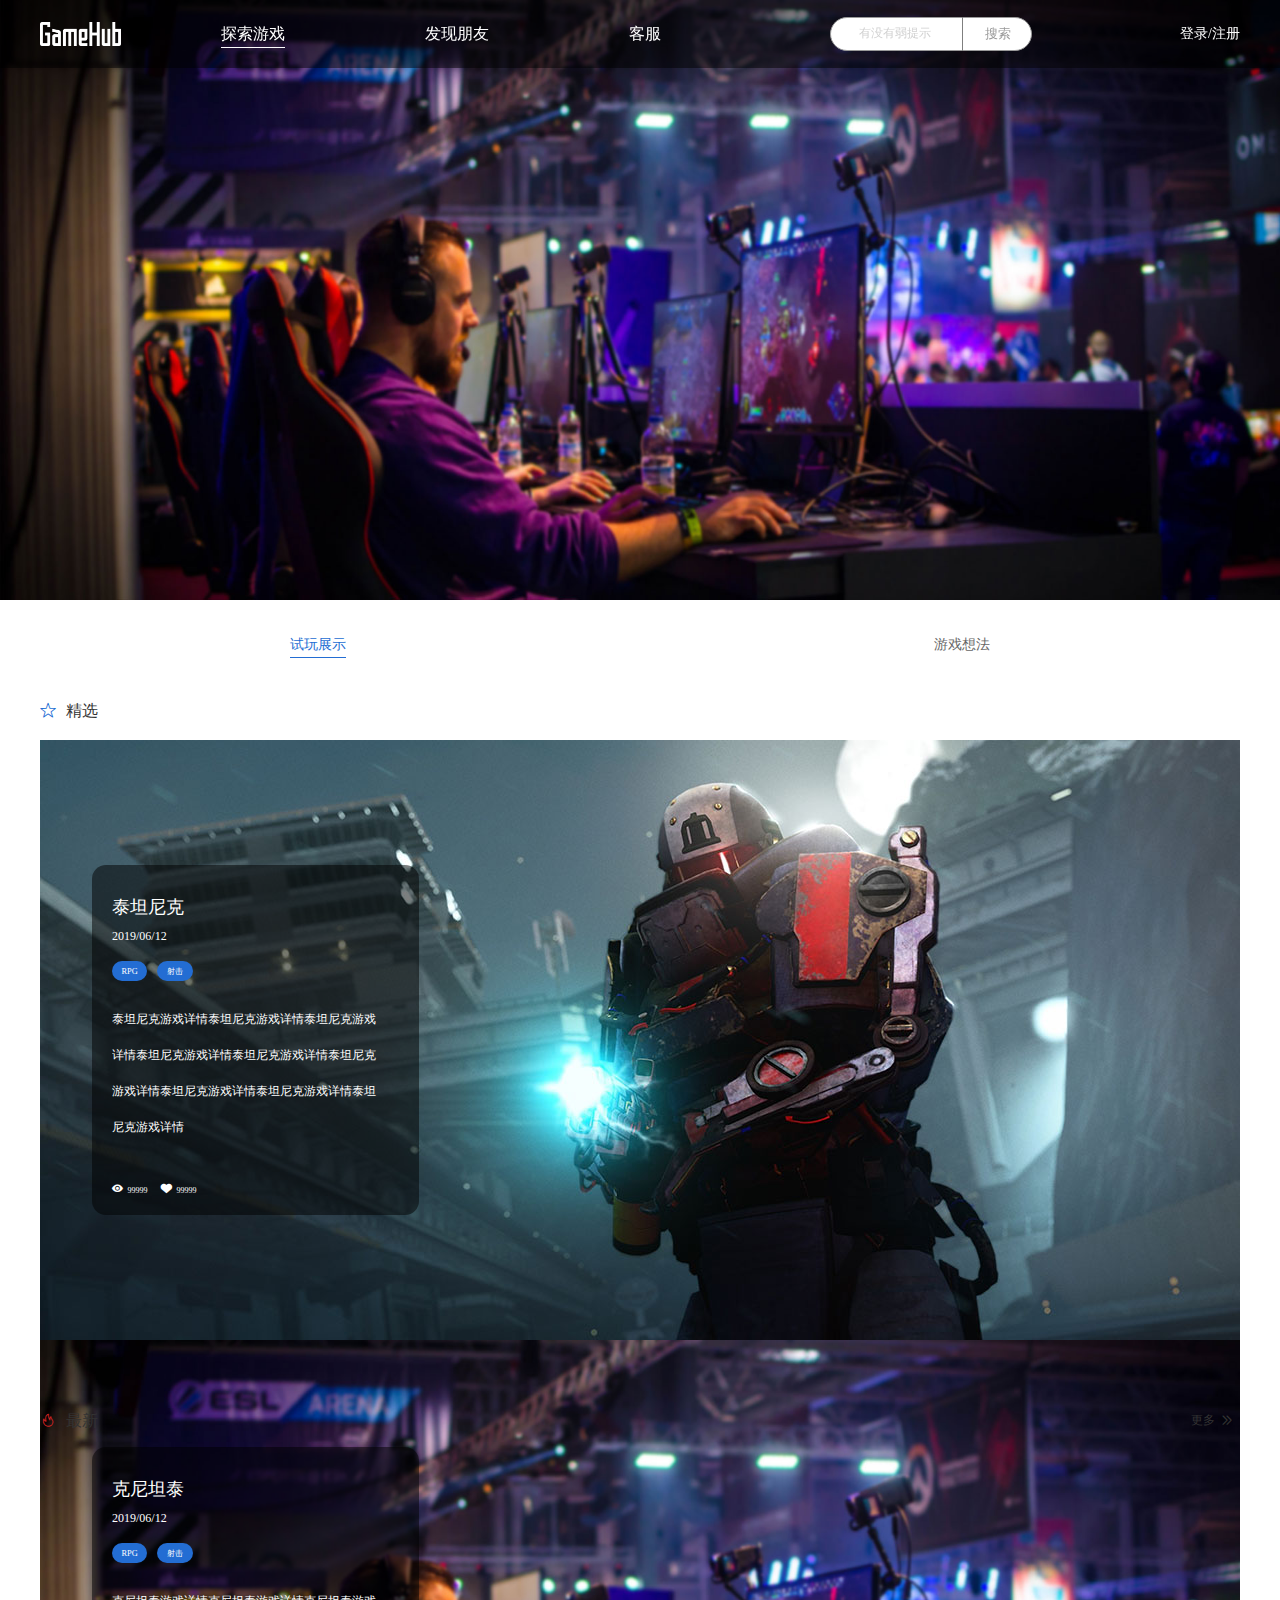
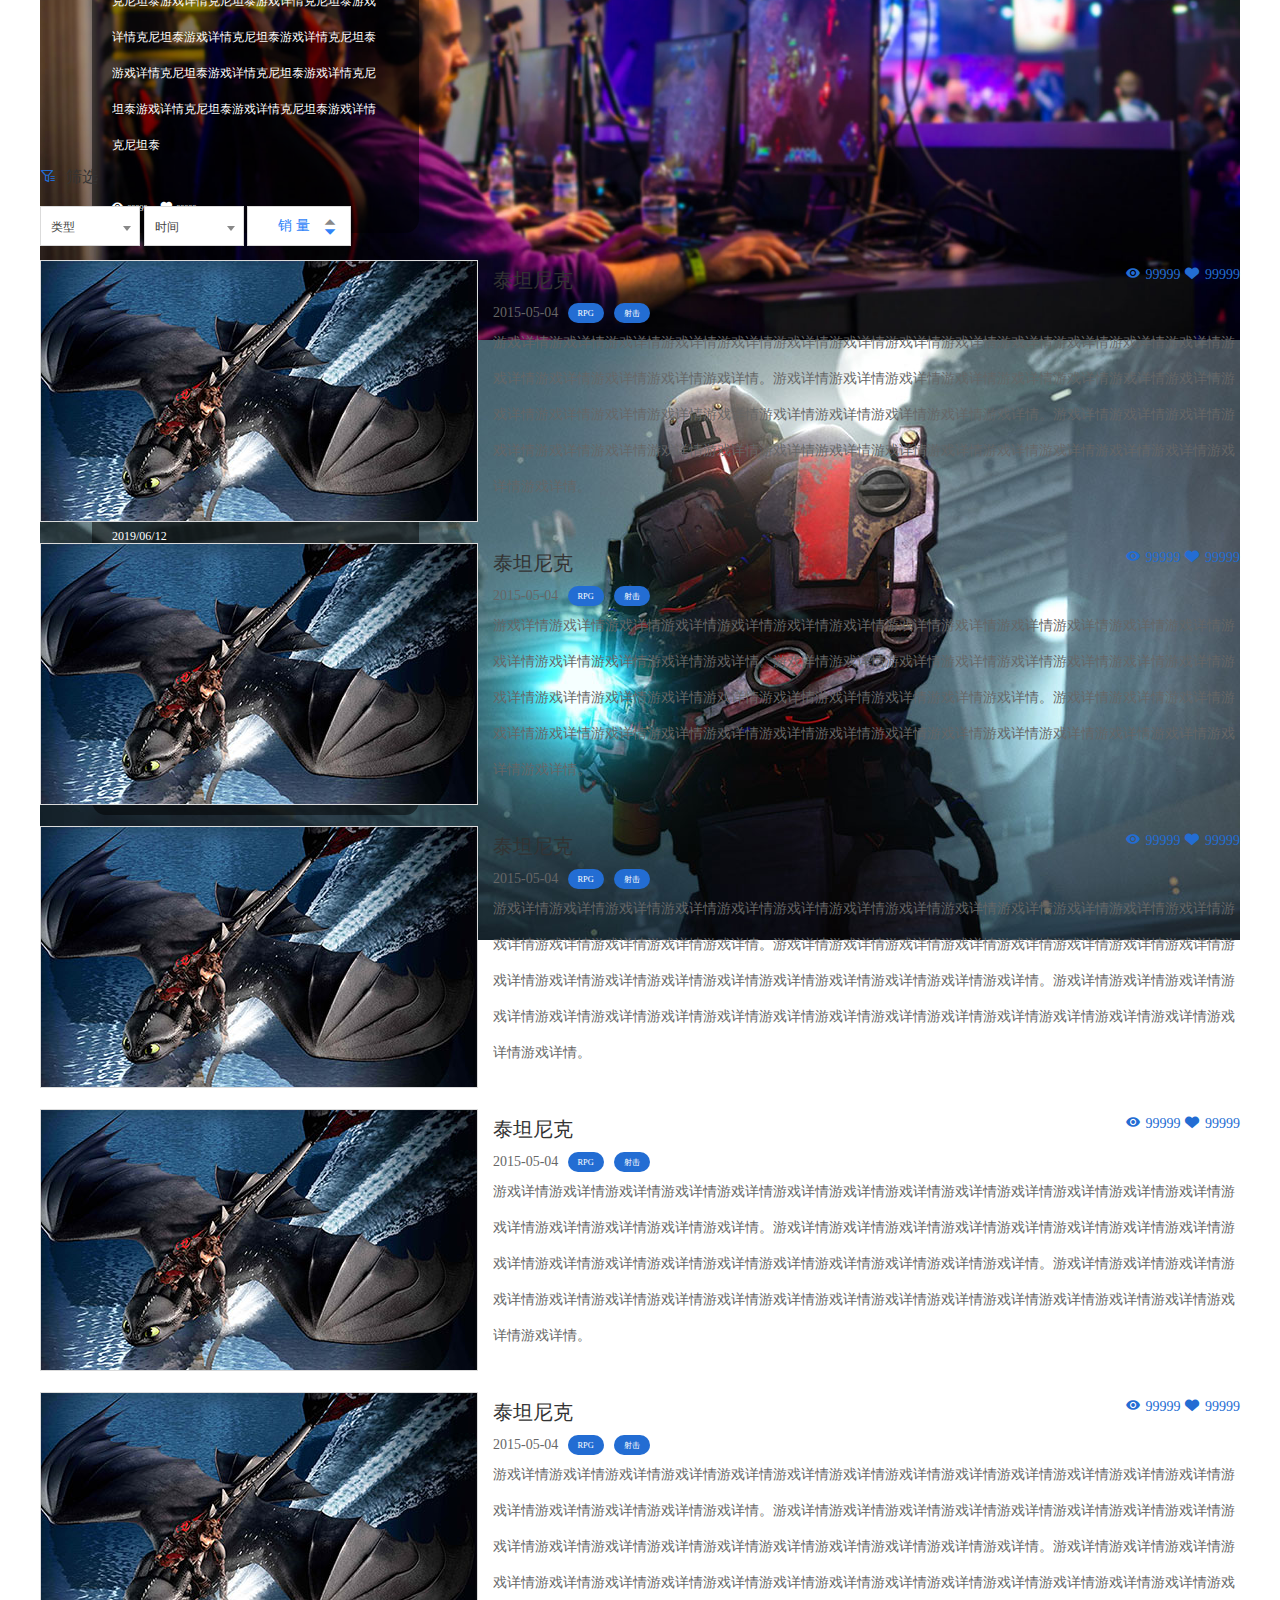
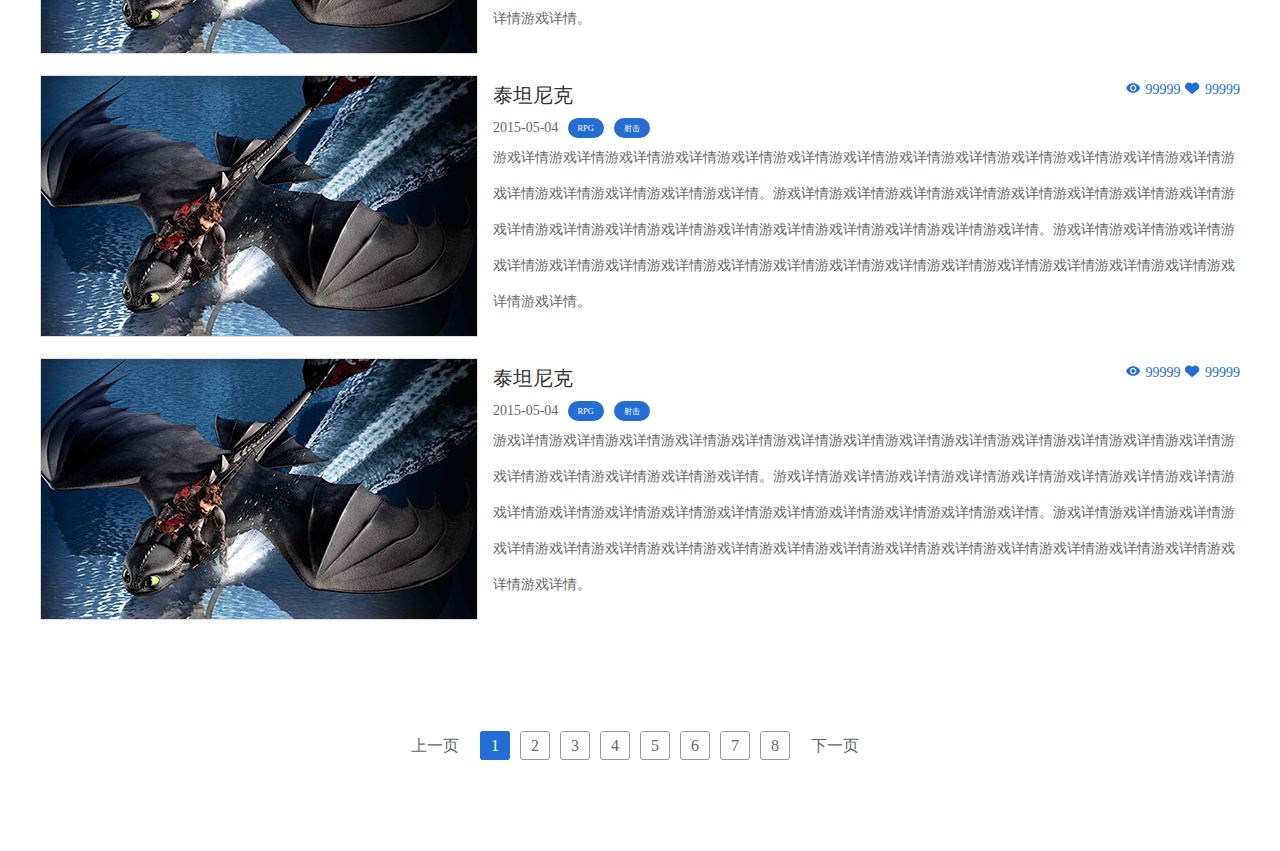
==== index.html @ fe7c06d3 "修复轮播图位置不正确的bug" ====
<!DOCTYPE html>
<html lang="en">
<head>
    <meta charset="UTF-8" />
    <title>首页</title>
    <meta name="description" content="" />
    <meta name="keywords" content="" />
    <meta name="author" content="" />
    <link type="text/css" rel="stylesheet" href="css/custom-ui.css">
    <link type="text/css" rel="stylesheet" href="css/select2.css">
    <link type="text/css" rel="stylesheet" href="css/style.css">
    <link type="text/css" rel="stylesheet" href="iconfont/iconfont.css">
    <script type="text/javascript" src="js/jquery1.91.min.js"></script>
    <script type="text/javascript" src="js/select2.min.js"></script>
    <script type="text/javascript" src="js/jquery.SuperSlide.2.1.js"></script>
    <script type="text/javascript" src="js/common.js"></script>
    <script type="text/javascript" src="js/view/index.js"></script>
</head>
<body>
<!--[if lte IE 8]>
<div class="ie7_hints">温馨提示：您所使用的浏览器版本过低，为保证账户安全和浏览体验建议升级为最新版本浏览器</div>
<![endif]-->
<!--头部start-->
<div class="ease-3" id="head">
    <div class="nr w1200 clearfix mar0">
        <div class="fl"><a class="logo" href="index.html" title=""><img src="images/logo.png" alt="" /></a></div>
        <div class="fl">
            <div class="navbox">
                <ul class="clearfix nav_shu">
                    <li class="nLi on"><h3><a class="ease-1" href="index.html"><span>探索游戏</span></a></h3>
                    </li>
                    <li class="nLi"><h3><a class="ease-1" href="found_friend.html"><span>发现朋友</span></a></h3>
                    </li>
                    <li class="nLi"><h3><a class="ease-1" href="javascript:;"><span>客服</span></a></h3>
                    </li>
                    </li>
                </ul>
            </div>
        </div>
        <div class="head-right clearfix fr">
            <div class="searchbox fl">
                <form method="post">
                    <input type="text" class="input_text search_input ease-3 radius-5" placeholder="有没有弱提示" />
                    <button class="search_submit ease-3">搜索</button>
                </form>
            </div>
            <ul class="login_status fr clearfix">
                <!--登录前的状态-->
                <li class="top_item top_item_login"><a href="login.html" class="link-a">登录</a></li>
                <li class="top_item top_item_login"><a href="###" class="link-a">/</a></li>
                <li class="top_item top_item_login"><a href="register.html" class="link-a txt-peach">注册</a></li>
            </ul>
        </div>
    </div>
</div>
<!--头部end-->

<!--小banner start-->
<div class="banner_small" style="background-image:url(images/banner_small01.jpg);"></div>
<!--小banner end-->

<div class="mainbody w1200 mar0">
    <div class="submenu">
        <div class="w1200 mar0">
            <div class="subnav txt-c clearfix">
                <a href="trial_details.html" class="inlineblock ease-1 on fl"><span>试玩展示</span></a>
                <a href="idea_details.html" class="inlineblock ease-1 fr"><span>游戏想法</span></a>
            </div>
        </div>
    </div>
    <div class="section concentration">
        <div class="nr w1200 mar0">
            <div class="bt_index clearfix mb10"><h2 class="fl"><i class="icon iconfont icon_blue">&#xe600;</i>精选</h2></div>
            <div class="section index_banner">
                <!--大切换图start-->
                <div id="indexslider">
                    <div class="swiper-wrapper">
                        <div class="swiper-slide" style=" background-image:url(images/lunbo01.jpg);">
                            <div class="info txt-l">
                                <div class="title mb20">
                                    <h2 class="caption">泰坦尼克</h2>
                                    <p class="date">2019/06/12</p>
                                    <p class="tag"><span><em>RPG</em></span><span><em>射击</em></span></p>
                                </div>
                                <p class="desc">泰坦尼克游戏详情泰坦尼克游戏详情泰坦尼克游戏详情泰坦尼克游戏详情泰坦尼克游戏详情泰坦尼克游戏详情泰坦尼克游戏详情泰坦尼克游戏详情泰坦尼克游戏详情</p>
                                <div class="focus">
                                    <span><i class="icon iconfont mr5">&#xe62b;</i><em>99999</em></span>
                                    <span><i class="icon iconfont mr5">&#xe6b3;</i><em>99999</em></span>
                                </div>
                            </div>
                        </div>
                        <div class="swiper-slide" style=" background-image:url(images/banner_small01.jpg);">
                            <div class="info txt-l">
                                <div class="title mb20">
                                    <h2 class="caption">克尼坦泰</h2>
                                    <p class="date">2019/06/12</p>
                                    <p class="tag"><span><em>RPG</em></span><span><em>射击</em></span></p>
                                </div>
                                <p class="desc">克尼坦泰游戏详情克尼坦泰游戏详情克尼坦泰游戏详情克尼坦泰游戏详情克尼坦泰游戏详情克尼坦泰游戏详情克尼坦泰游戏详情克尼坦泰游戏详情克尼坦泰游戏详情克尼坦泰游戏详情克尼坦泰游戏详情克尼坦泰</p>
                                <div class="focus">
                                    <span><i class="icon iconfont mr5">&#xe62b;</i><em>99999</em></span>
                                    <span><i class="icon iconfont mr5">&#xe6b3;</i><em>99999</em></span>
                                </div>
                            </div>
                        </div>
                        <div class="swiper-slide" style=" background-image:url(images/lunbo01.jpg);">
                            <div class="info txt-l">
                                <div class="title mb20">
                                    <h2 class="caption">泰坦尼克</h2>
                                    <p class="date">2019/06/12</p>
                                    <p class="tag"><span><em>RPG</em></span><span><em>射击</em></span></p>
                                </div>
                                <p class="desc">泰坦尼克游戏详情泰坦尼克游戏详情泰坦尼克游戏详情泰坦尼克游戏详情泰坦尼克游戏详情泰坦尼克游戏详情泰坦尼克游戏详情泰坦尼克游戏详情泰坦尼克游戏详情</p>
                                <div class="focus">
                                    <span><i class="icon iconfont mr5">&#xe62b;</i><em>99999</em></span>
                                    <span><i class="icon iconfont mr5">&#xe6b3;</i><em>99999</em></span>
                                </div>
                            </div>
                        </div>
                    </div>
                    <div class="hd ease-3 txt-c">
                        <ul></ul>
                    </div>
                    <!-- Add Arrows -->
                    <a class="arrow prev ease-3" href="javascript:void(0)"></a>
                    <a class="arrow next ease-3" href="javascript:void(0)"></a>
                </div>
            </div>
        </div>
    </div>
    <div class="section">
        <div class="nr w1200 mar0">
            <div class="bt_index clearfix mb10"><h2 class="fl"><i class="icon iconfont txt-red">&#xe601;</i>最新</h2><a href="more.html" class="more ease-1">更多<i class="iconfont ease-3">&#xe617;</i></a></div>
            <div class="list_download_con">
                <ul class="clearfix">
                    <li>
                        <div class="item ease-3 clearfix">
                            <a href="trial_details.html">
                                <div class="pic"><img src="images/pic_01.jpg" alt="北京北方华光十五成立周年暨二零一四年年会庆典"></div>
                                <div class="txt">
                                    <div class="title">泰坦尼克</div>
                                    <p class="des txt-666 mb10">详情详情详情详情详情详情详情详情详情详情详情详情详情。</p>
                                    <p class="date txt-999">2019/06/13  15:30</p>
                                </div>
                            </a>
                        </div>
                    </li>
                    <li>
                        <div class="item ease-3 clearfix">
                            <a href="trial_details.html">
                                <div class="pic"><img src="images/pic_01.jpg" alt="北京北方华光十五成立周年暨二零一四年年会庆典"></div>
                                <div class="txt">
                                    <div class="title">泰坦尼克</div>
                                    <p class="des txt-666 mb10">详情详情详情详情详情详情详情详情详情详情详情详情详情。</p>
                                    <p class="date txt-999">2019/06/13  15:30</p>
                                </div>
                            </a>
                        </div>
                    </li>
                    <li>
                        <div class="item ease-3 clearfix">
                            <a href="trial_details.html">
                                <div class="pic"><img src="images/pic_01.jpg" alt="北京北方华光十五成立周年暨二零一四年年会庆典"></div>
                                <div class="txt">
                                    <div class="title">泰坦尼克</div>
                                    <p class="des txt-666 mb10">详情详情详情详情详情详情详情详情详情详情详情详情详情。</p>
                                    <p class="date txt-999">2019/06/13  15:30</p>
                                </div>
                            </a>
                        </div>
                    </li>
                    <li>
                        <div class="item ease-3 clearfix">
                            <a href="trial_details.html">
                                <div class="pic"><img src="images/pic_01.jpg" alt="北京北方华光十五成立周年暨二零一四年年会庆典"></div>
                                <div class="txt">
                                    <div class="title">泰坦尼克</div>
                                    <p class="des txt-666 mb10">详情详情详情详情详情详情详情详情详情详情详情详情详情。</p>
                                    <p class="date txt-999">2019/06/13  15:30</p>
                                </div>
                            </a>
                        </div>
                    </li>
                </ul>
            </div>
        </div>
    </div>
    <div class="section">
        <div class="nr w1200 mar0">
            <div class="bt_index clearfix mb10"><h2 class="fl"><i class="icon iconfont icon_blue">&#xe641;</i>筛选</h2></div>
            <div class="filter mb10">
                <select class="select" style="width:100px;">
                    <option value="1">类型</option>
                    <option value="1.01">RPG</option>
                    <option value="1.02">休闲</option>
                    <option value="1.03">冒险</option>
                    <option value="1.04">多人</option>
                    <option value="1.05">横版过关</option>
                    <option value="1.06">开放世界</option>
                </select>
                <select class="select" style="width:100px;">
                    <option value="1">时间</option>
                    <option value="1.01">今天</option>
                    <option value="1.02">一周内</option>
                    <option value="1.03">一月内</option>
                    <option value="1.04">一年内</option>
                    <option value="1.05">一年前</option>
                </select>
                <div class="sort">
                    <!--降序样式 cur ；升序样式 cur_f ； 非当前则没有cur或cur_f-->
                    <a href="###" class="fl ease-1 cur" title="销量"><span>销 量</span><i class="icon iconfont icon_up">&#xe6b0;</i><i class="icon iconfont icon_down">&#xe6aa;</i></a>
                </div>
            </div>
            <div class="filter_list">
                <ul>
                    <li>
                        <a href="trial_details.html" class="item ease-1">
                            <div class="pic fl ease-1"><img src="images/filter_01.jpg" alt="新闻标题"></div>
                            <div class="txt">
                                <h1 class="title fs20 text-overflow">泰坦尼克</h1>
                                <div class="date txt-666">2015-05-04<p class="tag inlineblock ml10"><span><em>RPG</em></span><span><em>射击</em></span></p></div>
                                <p class="desc fs14 txt-666 mb10">游戏详情游戏详情游戏详情游戏详情游戏详情游戏详情游戏详情游戏详情游戏详情游戏详情游戏详情游戏详情游戏详情游戏详情游戏详情游戏详情游戏详情游戏详情。游戏详情游戏详情游戏详情游戏详情游戏详情游戏详情游戏详情游戏详情游戏详情游戏详情游戏详情游戏详情游戏详情游戏详情游戏详情游戏详情游戏详情游戏详情。游戏详情游戏详情游戏详情游戏详情游戏详情游戏详情游戏详情游戏详情游戏详情游戏详情游戏详情游戏详情游戏详情游戏详情游戏详情游戏详情游戏详情游戏详情。</p>
                                <div class="focus">
                                    <span><i class="icon iconfont mr5"></i><em>99999</em></span>
                                    <span><i class="icon iconfont mr5"></i><em>99999</em></span>
                                </div>
                            </div>
                        </a>
                    </li>
                    <li>
                        <a href="trial_details.html" class="item ease-1">
                            <div class="pic fl ease-1"><img src="images/filter_01.jpg" alt="新闻标题"></div>
                            <div class="txt">
                                <h1 class="title fs20 text-overflow">泰坦尼克</h1>
                                <div class="date txt-666">2015-05-04<p class="tag inlineblock ml10"><span><em>RPG</em></span><span><em>射击</em></span></p></div>
                                <p class="desc fs14 txt-666 mb10">游戏详情游戏详情游戏详情游戏详情游戏详情游戏详情游戏详情游戏详情游戏详情游戏详情游戏详情游戏详情游戏详情游戏详情游戏详情游戏详情游戏详情游戏详情。游戏详情游戏详情游戏详情游戏详情游戏详情游戏详情游戏详情游戏详情游戏详情游戏详情游戏详情游戏详情游戏详情游戏详情游戏详情游戏详情游戏详情游戏详情。游戏详情游戏详情游戏详情游戏详情游戏详情游戏详情游戏详情游戏详情游戏详情游戏详情游戏详情游戏详情游戏详情游戏详情游戏详情游戏详情游戏详情游戏详情。</p>
                                <div class="focus">
                                    <span><i class="icon iconfont mr5"></i><em>99999</em></span>
                                    <span><i class="icon iconfont mr5"></i><em>99999</em></span>
                                </div>
                            </div>
                        </a>
                    </li>
                    <li>
                        <a href="trial_details.html" class="item ease-1">
                            <div class="pic fl ease-1"><img src="images/filter_01.jpg" alt="新闻标题"></div>
                            <div class="txt">
                                <h1 class="title fs20 text-overflow">泰坦尼克</h1>
                                <div class="date txt-666">2015-05-04<p class="tag inlineblock ml10"><span><em>RPG</em></span><span><em>射击</em></span></p></div>
                                <p class="desc fs14 txt-666 mb10">游戏详情游戏详情游戏详情游戏详情游戏详情游戏详情游戏详情游戏详情游戏详情游戏详情游戏详情游戏详情游戏详情游戏详情游戏详情游戏详情游戏详情游戏详情。游戏详情游戏详情游戏详情游戏详情游戏详情游戏详情游戏详情游戏详情游戏详情游戏详情游戏详情游戏详情游戏详情游戏详情游戏详情游戏详情游戏详情游戏详情。游戏详情游戏详情游戏详情游戏详情游戏详情游戏详情游戏详情游戏详情游戏详情游戏详情游戏详情游戏详情游戏详情游戏详情游戏详情游戏详情游戏详情游戏详情。</p>
                                <div class="focus">
                                    <span><i class="icon iconfont mr5"></i><em>99999</em></span>
                                    <span><i class="icon iconfont mr5"></i><em>99999</em></span>
                                </div>
                            </div>
                        </a>
                    </li>
                    <li>
                        <a href="trial_details.html" class="item ease-1">
                            <div class="pic fl ease-1"><img src="images/filter_01.jpg" alt="新闻标题"></div>
                            <div class="txt">
                                <h1 class="title fs20 text-overflow">泰坦尼克</h1>
                                <div class="date txt-666">2015-05-04<p class="tag inlineblock ml10"><span><em>RPG</em></span><span><em>射击</em></span></p></div>
                                <p class="desc fs14 txt-666 mb10">游戏详情游戏详情游戏详情游戏详情游戏详情游戏详情游戏详情游戏详情游戏详情游戏详情游戏详情游戏详情游戏详情游戏详情游戏详情游戏详情游戏详情游戏详情。游戏详情游戏详情游戏详情游戏详情游戏详情游戏详情游戏详情游戏详情游戏详情游戏详情游戏详情游戏详情游戏详情游戏详情游戏详情游戏详情游戏详情游戏详情。游戏详情游戏详情游戏详情游戏详情游戏详情游戏详情游戏详情游戏详情游戏详情游戏详情游戏详情游戏详情游戏详情游戏详情游戏详情游戏详情游戏详情游戏详情。</p>
                                <div class="focus">
                                    <span><i class="icon iconfont mr5"></i><em>99999</em></span>
                                    <span><i class="icon iconfont mr5"></i><em>99999</em></span>
                                </div>
                            </div>
                        </a>
                    </li>
                    <li>
                        <a href="trial_details.html" class="item ease-1">
                            <div class="pic fl ease-1"><img src="images/filter_01.jpg" alt="新闻标题"></div>
                            <div class="txt">
                                <h1 class="title fs20 text-overflow">泰坦尼克</h1>
                                <div class="date txt-666">2015-05-04<p class="tag inlineblock ml10"><span><em>RPG</em></span><span><em>射击</em></span></p></div>
                                <p class="desc fs14 txt-666 mb10">游戏详情游戏详情游戏详情游戏详情游戏详情游戏详情游戏详情游戏详情游戏详情游戏详情游戏详情游戏详情游戏详情游戏详情游戏详情游戏详情游戏详情游戏详情。游戏详情游戏详情游戏详情游戏详情游戏详情游戏详情游戏详情游戏详情游戏详情游戏详情游戏详情游戏详情游戏详情游戏详情游戏详情游戏详情游戏详情游戏详情。游戏详情游戏详情游戏详情游戏详情游戏详情游戏详情游戏详情游戏详情游戏详情游戏详情游戏详情游戏详情游戏详情游戏详情游戏详情游戏详情游戏详情游戏详情。</p>
                                <div class="focus">
                                    <span><i class="icon iconfont mr5"></i><em>99999</em></span>
                                    <span><i class="icon iconfont mr5"></i><em>99999</em></span>
                                </div>
                            </div>
                        </a>
                    </li>
                    <li>
                        <a href="trial_details.html" class="item ease-1">
                            <div class="pic fl ease-1"><img src="images/filter_01.jpg" alt="新闻标题"></div>
                            <div class="txt">
                                <h1 class="title fs20 text-overflow">泰坦尼克</h1>
                                <div class="date txt-666">2015-05-04<p class="tag inlineblock ml10"><span><em>RPG</em></span><span><em>射击</em></span></p></div>
                                <p class="desc fs14 txt-666 mb10">游戏详情游戏详情游戏详情游戏详情游戏详情游戏详情游戏详情游戏详情游戏详情游戏详情游戏详情游戏详情游戏详情游戏详情游戏详情游戏详情游戏详情游戏详情。游戏详情游戏详情游戏详情游戏详情游戏详情游戏详情游戏详情游戏详情游戏详情游戏详情游戏详情游戏详情游戏详情游戏详情游戏详情游戏详情游戏详情游戏详情。游戏详情游戏详情游戏详情游戏详情游戏详情游戏详情游戏详情游戏详情游戏详情游戏详情游戏详情游戏详情游戏详情游戏详情游戏详情游戏详情游戏详情游戏详情。</p>
                                <div class="focus">
                                    <span><i class="icon iconfont mr5"></i><em>99999</em></span>
                                    <span><i class="icon iconfont mr5"></i><em>99999</em></span>
                                </div>
                            </div>
                        </a>
                    </li>
                    <li>
                        <a href="trial_details.html" class="item ease-1">
                            <div class="pic fl ease-1"><img src="images/filter_01.jpg" alt="新闻标题"></div>
                            <div class="txt">
                                <h1 class="title fs20 text-overflow">泰坦尼克</h1>
                                <div class="date txt-666">2015-05-04<p class="tag inlineblock ml10"><span><em>RPG</em></span><span><em>射击</em></span></p></div>
                                <p class="desc fs14 txt-666 mb10">游戏详情游戏详情游戏详情游戏详情游戏详情游戏详情游戏详情游戏详情游戏详情游戏详情游戏详情游戏详情游戏详情游戏详情游戏详情游戏详情游戏详情游戏详情。游戏详情游戏详情游戏详情游戏详情游戏详情游戏详情游戏详情游戏详情游戏详情游戏详情游戏详情游戏详情游戏详情游戏详情游戏详情游戏详情游戏详情游戏详情。游戏详情游戏详情游戏详情游戏详情游戏详情游戏详情游戏详情游戏详情游戏详情游戏详情游戏详情游戏详情游戏详情游戏详情游戏详情游戏详情游戏详情游戏详情。</p>
                                <div class="focus">
                                    <span><i class="icon iconfont mr5"></i><em>99999</em></span>
                                    <span><i class="icon iconfont mr5"></i><em>99999</em></span>
                                </div>
                            </div>
                        </a>
                    </li>
                </ul>
            </div>
            <div class="pagelist">
                <p><a href="###">上一页</a><a class="thisclass" href="###">1</a><a href="###">2</a><a href="###">3</a><a href="###">4</a><a href="###">5</a><a href="###">6</a><a href="###">7</a><a href="###">8</a><a href="###">下一页</a></p>
            </div>
        </div>
    </div>
</div>
<script type="text/javascript">
    $(function(){
    $(".searchMenu").mouseover(function(){
        $("#searchTab").slideDown(100);
        $(this).addClass("searchOpen");
    });
    $(".searchMenu").mouseleave(function(){
        $("#searchTab").slideUp(10);
        $(this).removeClass("searchOpen");
    });

    $("#searchTab li").hover(function(){
        $(this).addClass("selected");
    },function(){
        $(this).removeClass("selected");
    });

    $("#searchTab li").click(function(){
        $("#searchSelected").html($(this).html());
        $("#searchTab").fadeOut(50);
        $("#searchSelected").removeClass("searchOpen");
    });

});
//下拉菜单美化js
$(function(){
    $('.select').select2({
        minimumResultsForSearch: Infinity,
    });
})
</script>

</body>
</html>
---- css/custom-ui.css ----
@charset "utf-8";
/* CSS Document */





/*各种按钮*/
.btn_submit{ display:inline-block;*display:inline;*zoom:1;font-family:Verdana,Microsoft YaHei,"微软雅黑", SimSun,"宋体";font-size:14px;border-width:1px; border-style:solid; text-align:center; vertical-align:middle;}
button.btn_submit,input.btn_submit{
-webkit-box-sizing: content-box; 
-moz-box-sizing: content-box;  
-ms-box-sizing: content-box; 
-o-box-sizing: content-box; 
box-sizing: content-box; }
.btn_small{ font-size:12px; height:25px; line-height:25px;}
.btn_middle{ font-size:14px; height:38px;line-height:38px;}
.btn_big{ font-size:16px; height:48px; line-height:48px;}
.btn_large{ font-size:18px; height:58px; line-height:48px;}

.btn_peach{border:1px #f7277a solid;color:#fff;background-color:#f7277a;}
.btn_peach:hover{background-color:#da1c68; color:#fff;}
.btn_peach:active{background-color:#da1c68; color:#fff;}

.btn_peach_line{border:1px #f7277a solid;color:#f7277a;background-color:#fff;}
.btn_peach_line:hover{background-color:#f7277a; color:#fff;}
.btn_peach_line:active{background-color:#f7277a; color:#fff;}

.btn_grey{border:1px #888 solid;color:#fff;background-color:#888;}
.btn_grey:hover{background-color:#666; color:#fff;}
.btn_grey:active{background-color:#333; color:#fff;}

.btn_grey_line{border:1px #dbdbdb solid;color:#666;background-color:#fff;}
.btn_grey_line:hover{border-color:#a3740d; color:#a3740d;}
.btn_grey_line:active{background-color:#f8f8f8;border-color:#a3740d; color:#a3740d;}

.btn_red{border:1px #e93930 solid;color:#fff;background-color:#e93930;}
.btn_red:hover{background-color:#fc4f46; color:#fff;}
.btn_red:active{background-color:#c22018; color:#fff;}

.btn_red_line{border:1px #e93930 solid;color:#e93930;background-color:#fff;}
.btn_red_line:hover{background-color:#e93930; color:#fff;}
.btn_red_line:active{background-color:#c22018; color:#fff;}

.btn_gold{border:1px #a3740d solid;color:#fff;background-color:#a3740d;}
.btn_gold:hover{background-color:#c48d13; color:#fff;}
.btn_gold:active{background-color:#8b6208; color:#fff;}

.btn_gold_line{border:1px #a3740d solid;color:#a3740d;background-color:#fff;}
.btn_gold_line:hover{background-color:#c48d13; color:#fff;}
.btn_gold_line:active{background-color:#8b6208; color:#fff;}

.btn_blue{border:1px #236dd3 solid;color:#fff;background-color:#236dd3;}
.btn_blue:hover{background-color:#2379f0; color:#fff;}
.btn_blue:active{background-color:#084dac; color:#fff;}

.btn_blue_line{border:1px #00a0ea solid;color:#00a0ea;background-color:#fff;}
.btn_blue_line:hover{background-color:#00a0ea; color:#fff;}
.btn_blue_line:active{background-color:#028ccc; color:#fff;}

.btn_darkblue{border:1px #3887e0 solid;color:#fff;background-color:#3887e0;}
.btn_darkblue:hover{background-color:#589eee; color:#fff;}
.btn_darkblue:active{background-color:#1d62b0; color:#fff;}

.btn_darkblue_line{border:1px #3887e0 solid;color:#3887e0;background-color:#fff;}
.btn_darkblue_line:hover{background-color:#3887e0; color:#fff;}
.btn_darkblue_line:active{background-color:#1d62b0; color:#fff;}

.btn_green{border:1px #43c121 solid;color:#fff;background-color:#43c121;}
.btn_green:hover{background-color:#4fd92a; color:#fff;}
.btn_green:active{background-color:#32a014; color:#fff;}

.btn_green_line{border:1px #43c121 solid;color:#43c121;background-color:#fff;}
.btn_green_line:hover{background-color:#43c121; color:#fff;}
.btn_green_line:active{background-color:#32a014; color:#fff;}

.btn_yellow{border:1px #f1941b solid;color:#fff;background-color:#f1941b;}
.btn_yellow:hover{background-color:#f9a436; color:#fff;}
.btn_yellow:active{background-color:#d17100; color:#fff;}

.btn_yellow_line{border:1px #f1941b solid;color:#f1941b;background-color:#fff;}
.btn_yellow_line:hover{background-color:#f1941b; color:#fff;}
.btn_yellow_line:active{background-color:#d17100; color:#fff;}

.btn_orange{border:1px #ff5400 solid;color:#fff;background-color:#ff5400;}
.btn_orange:hover{background-color:#ff7836; color:#fff;}
.btn_orange:active{background-color:#d04500; color:#fff;}

.btn_orange_line{border:1px #ff5400 solid;color:#ff5400;background-color:#fff;}
.btn_orange_line:hover{background-color:#ff5400; color:#fff;}
.btn_orange_line:active{background-color:#d04500; color:#fff;}

.btn_lensgreen{border:1px #0195a3 solid;color:#fff;background-color:#0195a3;}
.btn_lensgreen:hover{background-color:#00cadd; color:#fff; border-color:#00cadd;}
.btn_lensgreen:active{background-color:#005c65; color:#fff;}

.btn_lensgreen_line{border:1px #0195a3 solid;color:#0195a3;background-color:#fff;}
.btn_lensgreen_line:hover{background-color:#0195a3; color:#fff;}
.btn_lensgreen_line:active{background-color:#005c65; color:#fff;}



/*文字小标签***********************/
.txttag{ display:inline-block;*display:inline;*zoom:1; line-height:18px; height:18px; padding:1px 6px; color:#fff; font-size:12px;}
.txttag .iconfont{ font-size:10px;}
.txttag-peach{ background:#f7277a;}
.txttag-red{ background:#e93930;}
.txttag-blue{ background:#00a0ea;}
.txttag-green{ background:#43c121;}
.txttag-gold{ background:#a3740d;}
.txttag-orange{ background:#ff5400;}
.txttag-lensgreen{ background:#0195a3;}


/*小图标***********************/
.icon_user_lv{ display:inline-block;*display:inline;*zoom:1;width:40px; height:16px; background-image:url(../images/icons.png); background-repeat:no-repeat;}
.icon_user_lv.icon_lv_1{ background-position:0 0px;}
.icon_user_lv.icon_lv_2{ background-position:-40px 0px;}
.icon_user_lv.icon_lv_3{ background-position:-80px 0px;}
.icon_user_lv.icon_lv_4{ background-position:-120px 0px;}
.icon_user_lv.icon_lv_5{ background-position:-160px 0px;}
.icon_user_lv.icon_lv_6{ background-position:-200px 0px;}
.icon_user_lv.icon_lv_7{ background-position:-240px 0px;}
.icon_user_lv.icon_lv_8{ background-position:-280px 0px;}
.icon_user_lv.icon_lv_9{ background-position:-320px 0px;}
.icon_user_lv.icon_lv_10{ background-position:-360px 0px;}
.icon_user_lv.icon_lv_11{ background-position:-400px 0px;}
.icon_user_lv.icon_lv_12{ background-position:-440px 0px;}

.icon_vip{ display:inline-block;*display:inline;*zoom:1;width:24px; height:16px; background-image:url(../images/icons.png); background-repeat:no-repeat; background-position:0 -20px;}
.icon_country{display:inline-block;*display:inline;*zoom:1;width:24px; height:16px;}

/* HiDPI support */
@media (-o-min-device-pixel-ratio: 5/4), (-webkit-min-device-pixel-ratio: 1.25), (min-resolution: 120dpi) {
    .icon_user_lv{
        background-image: url(../images/icons@2x.png);
        -webkit-background-size: 50%;
        background-size: 50%;
    }
}


/*表单控件***********************/
.input_text{padding:10px 12px;height:13px;line-height:13px;border:1px #dbdbdb solid;background:#fff;font-family:"Microsoft Yahei","SimSun";font-size:12px; vertical-align:middle; color:#666;
	-webkit-transition: border 0.1s ease-out,box-shadow 0.2s linear;
	-khtml-transition: border 0.1s ease-out,box-shadow 0.2s linear;
	-moz-transition: border 0.1s ease-out,box-shadow 0.2s linear;
	-o-transition: border 0.1s ease-out,box-shadow 0.2s linear;
	transition: border 0.1s ease-out,box-shadow 0.2s linear;}
textarea.input_text{ box-sizing:border-box; width:100%; resize:vertical; min-height:110px;}
.input_text:focus{
	color:#333;
	border-color:#236dd3;
	/*-moz-box-shadow:0px 0px 5px rgba(255,255,255,0.5);              
    -webkit-box-shadow:0px 0px 5px rgba(255,255,255,0.5);           
    box-shadow:0px 0px 5px rgba(255,255,255,0.5);*/}
input.Validform_error,textarea.Validform_error{
	border:1px #e9322d solid !important;
	/*-moz-box-shadow:0px 0px 10px rgba(255,0,0,0.5);              
    -webkit-box-shadow:0px 0px 10px rgba(255,0,0,0.5);           
    box-shadow:0px 0px 10px rgba(255,0,0,0.5);*/
	color:#e9322d;}
.input_text[disabled]{ background:#f8f8f8; color:#aaa;}



.line{height:0;border-bottom:1px #dbdbdb solid;}
.xuline{height:0;border-bottom:1px #dbdbdb dashed;}
.dotline{height:0;border-bottom:1px #dbdbdb dotted;}
.blank10{height:10px;background:none;}


/*下拉菜单*/
.xm-select{ width:140px; display:inline-block;*display:inline;*zoom:1;}
.xm-select .xm-dropdown {position: relative;display: block;overflow: hidden;_zoom: 1;width: 100%;max-width: 100%;height: 38px;border: 1px solid #dbdbdb;color: #333;
-webkit-transition: border 0.1s ease-out,box-shadow 0.2s linear;
-khtml-transition: border 0.1s ease-out,box-shadow 0.2s linear;
-moz-transition: border 0.1s ease-out,box-shadow 0.2s linear;
-o-transition: border 0.1s ease-out,box-shadow 0.2s linear;
transition: border 0.1s ease-out,box-shadow 0.2s linear;}
.xm-select label {position: absolute;right: 14px;top: 11px;z-index: 1;width: 16px;height: 16px;padding: 0;font-size: 20px;line-height: 1;color: #b0b0b0;cursor: pointer;pointer-events: none;}
.xm-select select {width: 130%;max-width: 130%; min-width: 130%; height: 38px; margin: 0; border: 0; padding: 0 16px;font-size: 14px; font-weight: 400; line-height: 38px; text-overflow: ellipsis; white-space: nowrap; overflow: hidden; _zoom: 1; vertical-align: middle; background: none; color: #333;background: #fff; outline: none;cursor: pointer;
-webkit-box-sizing: border-box;
box-sizing: border-box;
-webkit-appearance: none;
-moz-appearance: none;
appearance: none; }
.xm-select .xm-dropdown:hover{ border-color:#0195a3;}
.xm-select select[disabled]{ background:#f8f8f8; color:#aaa;}

/*上传按钮*/
.btn_upload{ display:inline-block;width:100px; background-color:#fff;}
.btn_upload a{position:relative; display:block;   height:28px; line-height:28px; border:1px #dbdbdb solid; padding:3px 8px; color:#666; text-align:center;;}
.btn_upload a:hover{ border-color:#a3740d;}
.btn_upload input{ display:block; width:100%; height:100%; position:absolute; left:0; top:0;
filter: alpha(opacity=00);
-khtml-opacity: 0;
-moz-opacity: 0;
opacity: 0;
}




/*单选复选*/
.radio_box{	text-align:center;}
.radio_box ul{}
.radio_box li{float:left;margin-right:10px;display:inline;}
.radio_box input{display:none;}
.radio_box .radio_item{ display:block; height:38px; line-height:38px; border:1px #dbdbdb solid; color:#666;cursor:pointer; font-size:14px; background:#fff; overflow:hidden; white-space:nowrap;}
.radio_box input.Validform_error+.radio_item{
	border:1px #e9322d solid !important;
	-moz-box-shadow:0px 0px 10px rgba(255,0,0,0.5);              
    -webkit-box-shadow:0px 0px 10px rgba(255,0,0,0.5);           
    box-shadow:0px 0px 10px rgba(255,0,0,0.5);}
.radio_box .radio_item span{ padding:0 12px; white-space:nowrap;}
.radio_box .radio_item img{width:38px; height:38px;filter: alpha(opacity=50);-khtml-opacity: 0.5;-moz-opacity: 0.5;opacity: 0.5;}
.radio_box .current{ border-color:#a3740d; color:#a3740d;}
.radio_box .current img{filter: alpha(opacity=100);-khtml-opacity: 1;-moz-opacity:1;opacity:1;}
.radio_box .current .iconfont{color:#a3740d;}

.check_box{	text-align:center;}
.check_box ul{}
.check_box li{float:left;margin-right:10px;display:inline;}
.check_box input{display:none;}
.check_box .check_item{ display:block; height:38px; line-height:38px; border:1px #dbdbdb solid; color:#666;cursor:pointer; font-size:14px; background:#fff; overflow:hidden;}
.check_box .check_item span{ padding:0 12px;}
.check_box .check_item img{width:38px; height:38px;filter: alpha(opacity=50);-khtml-opacity: 0.5;-moz-opacity: 0.5;opacity: 0.5;}
.check_box .current{ border-color:#a3740d; color:#a3740d;}
.check_box .current img{filter: alpha(opacity=100);-khtml-opacity: 1;-moz-opacity:1;opacity:1;}
.check_box .current .iconfont{color:#a3740d;}

.num_box{ display:inline-block;*display:inline;*zoom:1;margin:5px 0;padding:0 !important;overflow:hidden; vertical-align:middle; }
.num_box a{	float:left;display:inline-block;*display:inline;*zoom:1;width:30px;height:28px;background:#a3740d;border:1px #a3740d solid;font-size:16px;color:#fff;text-align:center;line-height:28px;}
.num_box a:hover{border-color:#c48d13;background:#c48d13;}
.num_box a.reduce{border-right:0;-webkit-border-radius:5px 0 0 5px;	-moz-border-radius: 5px 0 0 5px;border-radius: 5px 0 0 5px;}
.num_box a.add{	border-left:0;-webkit-border-radius:0 5px 5px 0 ;-moz-border-radius:0 5px 5px 0 ;border-radius: 0 5px 5px 0 ;}
.num_box .num_txt{float:left;height:22px;width:50px;line-height:22px;padding:3px;text-align:center;	border:1px #dbdbdb solid;background:#fff;}


.radio_box2{text-align:center;}
.radio_box2 ul{}
.radio_box2 li{float:left;margin:0px 32px 20px 0;display:inline;}
.radio_box2 input{display:none;}
.radio_box2 .radio_item{ display:block;line-height: 20px; width:210px; height:85px;color:#666;cursor:pointer; font-size:14px; border-width:1px ; border-color:#dbdbdb; border-style:solid;; background:#f8f8f8; background-position:right bottom;
-webkit-border-radius:5px;
-moz-border-radius: 5px;
border-radius: 5px;}
.radio_box2 .radio_item .name{ height:40px; line-height:40px; font-size:18px; padding-top:10px; font-weight:700;}
.radio_box2 .radio_item .desc{ height:20px; line-height:20px; color:#888;}
.radio_box2 .current{ border-color:#ff8a00; color:#ff8a00; background:#fff url(../images/cur_icon.png) no-repeat right bottom;}


.mi_form .form_item{ padding:5px 20px 5px;}
.mi_form .form_item .atr{ margin-right:5px; line-height:26px;}
.mi_form .form_item input.input_text{ padding:5px 6px; height:20px; line-height:20px; width:206px;}
.mi_form .form_item select.input_text{ height:32px; line-height:32px; padding:5px 6px; outline:none;}
.mi_form .form_item .required{ font-weight:bold; color:#ff0000; vertical-align:middle; margin-left:10px; font-size:18px;}
.mi_form .form_item .alt{ color:#a6a6a6; font-size:12px; margin-left:10px;}





/*表单验证*/
.Validform_checktip.Validform_right{ color:#44d703;}
.Validform_checktip.Validform_wrong{ color:#ff0000;}




/*发布*/
.fabu_piclist li.one-pic{margin-bottom:5px; float:left; margin-right:10px;}
.fabu_piclist .one_pic_item{zoom:1; width:120px; position:relative;}
.fabu_piclist .pic_pic{position:relative;background:#ddd url(../images/avatar_bg_04.jpg) no-repeat center;width:120px;height:120px;overflow:hidden;}
.fabu_piclist .pic_pic a{position:absolute; top:0; top:0; display:block; width:100%; height:100%; background:url(../images/alpha_black30.png) repeat; color:#fff; text-align:center; font-size:14px; line-height:120px;filter:alpha(opacity=0);opacity: 0;-moz-opacity: 0;-khtml-opacity: 0;}
.fabu_piclist .pic_pic a:hover{filter:alpha(opacity=100);opacity: 1;-moz-opacity: 1;-khtml-opacity: 1;}
.fabu_piclist .pic_pic a input{position:absolute;top:0;left:0;width:100%;height:100%;filter:alpha(opacity=0);opacity: 0;-moz-opacity: 0;-khtml-opacity: 0;}
.fabu_piclist .pic_pic img{position:absolute;top:0;left:0;height:100%;width:100%;filter: alpha(opacity=0);}
.fabu_piclist .pic_num{ display:none;}
.fabu_piclist .pic_del{ position:absolute; right:-5px; top:-5px; display:block; width:20px; height:20px; line-height:20px; text-align:center;color:#3c3c3c;}
.fabu_piclist .pic_del a{}
.fabu_piclist .pic_del a:hover{}

.fabu_piclist .add_new_pic{}
.fabu_piclist .add_new_pic a{ display:block; width:118px; height:83px; padding-top:35px; line-height:25px; border:1px #dbdbdb solid;}



.shuxing_item{ }
.shuxing_item .checkboxes{ }
.shuxing_item .shuxingzhi_list{/* display:none;*/}
.shuxing_item .shuxingzhi_list .one-shuxingzhi{ margin-bottom:10px;}
.shuxing_item .shuxingzhi_list .one_shuxingzhi_item{ }
.shuxing_item .shuxingzhi_list .one_shuxingzhi_item_upload{ width:120px;height:30px;position:relative;}
.shuxing_item .shuxingzhi_list .one_shuxingzhi_item_upload .faketxt{ position:absolute; right:5px;top:0;  display:block; width:80px; height:28px; border:1px #cfcfcf solid; background:#f8f8f8; text-align:center; color:#888; line-height:28px;  z-index:0;}
.shuxing_item .shuxingzhi_list .one_shuxingzhi_item_upload .faketxt:hover{ border-color:#cfcfcf; background:#fff; color:#666;}
.shuxing_item .shuxingzhi_list .one_shuxingzhi_item_upload input{ position:absolute; right:0px ; top:0; height:30px; width:80px; z-index:1;
filter: alpha(opacity=0); /* internet explorer */
        -khtml-opacity: 0;     /* khtml, old safari */
        -moz-opacity: 0;      /* mozilla, netscape */
        opacity: 0;}
.shuxing_item .shuxingzhi_list .one_shuxingzhi_item_upload img[src*='d']{  display:block;width:28px;height:28px;border:1px #dbdbdb solid; position:absolute; left:0px; top:0;}
.shuxing_item .shuxingzhi_list .one_shuxingzhi_item_upload img{  display:block;width:28px\9;height:28px\9;border:1px #dbdbdb solid\9; position:absolute; left:0px; top:0; filter: alpha(opacity=0);}
.shuxing_item .shuxingzhi_list .one_shuxingzhi_item_upload .divPreview_ie{width:28px;height:28px;border:1px #dbdbdb solid; background:#000; position:absolute; right:5px; top:0;}
.shuxing_item .shuxingzhi_list .add_new_shuxingzhi{ }
---- css/select2.css ----
.select2-container {
  box-sizing: border-box;
  display: inline-block;
  margin: 0; font-size:14px;/*å­—å·*/
  position: relative;
  vertical-align: middle; }
  .select2-container .select2-selection--single {
    box-sizing: border-box;
    cursor: pointer;
    display: block;
    height: 40px;  /*é«˜åº¦  è¿˜éœ€è¦æ”¹129è¡Œ*/
    user-select: none;
    -webkit-user-select: none; }
    .select2-container .select2-selection--single .select2-selection__rendered {
      display: block;
      padding-left: 10px;  /*é»˜è®¤æ–‡å­—çš„å·¦è¾¹è·*/
      padding-right: 50px; /*é»˜è®¤æ–‡å­—çš„å³è¾¹è·*/
      overflow: hidden;
      text-overflow: ellipsis;
      white-space: nowrap; }
  .select2-container[dir="rtl"] .select2-selection--single .select2-selection__rendered {
    padding-right: 8px;
    padding-left: 20px; }
  .select2-container .select2-selection--multiple {
    box-sizing: border-box;
    cursor: pointer;
    display: block;
    min-height: 32px;
    user-select: none;
    -webkit-user-select: none; }
    .select2-container .select2-selection--multiple .select2-selection__rendered {
      display: inline-block;
      overflow: hidden;
      padding-left: 8px;
      text-overflow: ellipsis;
      white-space: nowrap; }
  .select2-container .select2-search--inline {
    float: left; }
    .select2-container .select2-search--inline .select2-search__field {
      box-sizing: border-box;
      border: none;
      font-size: 100%;
      margin-top: 5px; }
      .select2-container .select2-search--inline .select2-search__field::-webkit-search-cancel-button {
        -webkit-appearance: none; }

.select2-dropdown {
  background-color: white;
  border: 1px solid #aaa;
  border-radius: 0px;/*ä¸‹æ‹‰çš„åœ†è§’*/ 
  box-sizing: border-box;
  display: block;
  position: absolute;
  left: -100000px;
  width: 100%;
  z-index: 999999; }

.select2-results {
  display: block; }

.select2-results__options {
  list-style: none;
  margin: 0;
  padding: 0; }

.select2-results__option {
  padding: 5px 10px;  /*ä¸‹æ‹‰èœå• æ¯ä¸ªé¡¹ç›®çš„å†…è·*/
  user-select: none;
  -webkit-user-select: none; }
  .select2-results__option[aria-selected] {
    cursor: pointer; }

.select2-container--open .select2-dropdown {
  left: 0; }

.select2-container--open .select2-dropdown--above {
  border-bottom: none;
  border-bottom-left-radius: 0;
  border-bottom-right-radius: 0; }

.select2-container--open .select2-dropdown--below {
  border-top: none;
  border-top-left-radius: 0;
  border-top-right-radius: 0; }

.select2-search--dropdown {
  display: block;
  padding: 4px; }
  .select2-search--dropdown .select2-search__field {
    padding: 4px;
    width: 100%;
    box-sizing: border-box; }
    .select2-search--dropdown .select2-search__field::-webkit-search-cancel-button {
      -webkit-appearance: none; }
  .select2-search--dropdown.select2-search--hide {
    display: none; }

.select2-close-mask {
  border: 0;
  margin: 0;
  padding: 0;
  display: block;
  position: fixed;
  left: 0;
  top: 0;
  min-height: 100%;
  min-width: 100%;
  height: auto;
  width: auto;
  opacity: 0;
  z-index: 99;
  background-color: #fff;
  filter: alpha(opacity=0); }

.select2-hidden-accessible {
  border: 0;
  clip: rect(0 0 0 0);
  height: 1px;
  margin: -1px;
  overflow: hidden;
  padding: 0;
  position: absolute;
  width: 1px; }

.select2-container--default .select2-selection--single {
  background-color: #fff;
  border: 1px solid #dbdbdb; /*æŒ‰é’®çš„è¾¹æ¡†*/ 
  border-radius: 0px;/*æŒ‰é’®çš„åœ†è§’*/ }
  .select2-container--default .select2-selection--single .select2-selection__rendered {
    color: #444;
    line-height: 40px;  /*é«˜åº¦ è¿˜éœ€è¦æ”¹ 7è¡Œ*/
    }
  .select2-container--default .select2-selection--single .select2-selection__clear {
    cursor: pointer;
    float: right;
    font-weight: bold; }
  .select2-container--default .select2-selection--single .select2-selection__placeholder {
    color: #999; }
  .select2-container--default .select2-selection--single .select2-selection__arrow {
    height: 38px;   /*ç®­å¤´æŒ‰é’®çš„é«˜åº¦*/
    position: absolute;
    top: 1px;
    right: 1px;
    width: 40px; /*ç®­å¤´æŒ‰é’®çš„å®½åº¦*/}
    .select2-container--default .select2-selection--single .select2-selection__arrow b {
      border-color: #888 transparent transparent transparent;
      border-style: solid;
      border-width: 5px 4px 0 4px;
      height: 0;
      left: 50%;
      margin-left: -4px;
      margin-top: -2px;
      position: absolute;
      top: 50%;
      width: 0; }
.select2-container--default[dir="rtl"] .select2-selection--single .select2-selection__clear {
  float: left; }
.select2-container--default[dir="rtl"] .select2-selection--single .select2-selection__arrow {
  left: 1px;
  right: auto; }
.select2-container--default.select2-container--disabled .select2-selection--single {
  background-color: #eee;
  cursor: default; }
  .select2-container--default.select2-container--disabled .select2-selection--single .select2-selection__clear {
    display: none; }
.select2-container--default.select2-container--open .select2-selection--single .select2-selection__arrow b {
  border-color: transparent transparent #888 transparent;
  border-width: 0 4px 5px 4px; }
.select2-container--default .select2-selection--multiple {
  background-color: white;
  border: 1px solid #aaa;
  border-radius: 4px;
  cursor: text; }
  .select2-container--default .select2-selection--multiple .select2-selection__rendered {
    box-sizing: border-box;
    list-style: none;
    margin: 0;
    padding: 0 5px;
    width: 100%; }
  .select2-container--default .select2-selection--multiple .select2-selection__placeholder {
    color: #999;
    margin-top: 5px;
    float: left; }
  .select2-container--default .select2-selection--multiple .select2-selection__clear {
    cursor: pointer;
    float: right;
    font-weight: bold;
    margin-top: 5px;
    margin-right: 10px; }
  .select2-container--default .select2-selection--multiple .select2-selection__choice {
    background-color: #e4e4e4;
    border: 1px solid #aaa;
    border-radius: 4px;
    cursor: default;
    float: left;
    margin-right: 5px;
    margin-top: 5px;
    padding: 0 5px; }
  .select2-container--default .select2-selection--multiple .select2-selection__choice__remove {
    color: #999;
    cursor: pointer;
    display: inline-block;
    font-weight: bold;
    margin-right: 2px; }
    .select2-container--default .select2-selection--multiple .select2-selection__choice__remove:hover {
      color: #333; }
.select2-container--default[dir="rtl"] .select2-selection--multiple .select2-selection__choice, .select2-container--default[dir="rtl"] .select2-selection--multiple .select2-selection__placeholder {
  float: right; }
.select2-container--default[dir="rtl"] .select2-selection--multiple .select2-selection__choice {
  margin-left: 5px;
  margin-right: auto; }
.select2-container--default[dir="rtl"] .select2-selection--multiple .select2-selection__choice__remove {
  margin-left: 2px;
  margin-right: auto; }
.select2-container--default.select2-container--focus .select2-selection--multiple {
  border: solid black 1px;
  outline: 0; }
.select2-container--default.select2-container--disabled .select2-selection--multiple {
  background-color: #eee;
  cursor: default; }
.select2-container--default.select2-container--disabled .select2-selection__choice__remove {
  display: none; }
.select2-container--default.select2-container--open.select2-container--above .select2-selection--single, .select2-container--default.select2-container--open.select2-container--above .select2-selection--multiple {
  border-top-left-radius: 0;
  border-top-right-radius: 0; }
.select2-container--default.select2-container--open.select2-container--below .select2-selection--single, .select2-container--default.select2-container--open.select2-container--below .select2-selection--multiple {
  border-bottom-left-radius: 0;
  border-bottom-right-radius: 0; }
.select2-container--default .select2-search--dropdown .select2-search__field {
  border: 1px solid #aaa; }
.select2-container--default .select2-search--inline .select2-search__field {
  background: transparent;
  border: none;
  outline: 0; }
.select2-container--default .select2-results > .select2-results__options {
  max-height: 200px;
  overflow-y: auto; }
.select2-container--default .select2-results__option[role=group] {
  padding: 0; }
.select2-container--default .select2-results__option[aria-disabled=true] {
  color: #999; }
.select2-container--default .select2-results__option[aria-selected=true] {
  background-color: #ddd;      /*ä¸‹æ‹‰èœå• å½“å‰é¡¹ç›®æ ·å¼*/ }
.select2-container--default .select2-results__option .select2-results__option {
  padding-left: 1em; }
  .select2-container--default .select2-results__option .select2-results__option .select2-results__group {
    padding-left: 0; }
  .select2-container--default .select2-results__option .select2-results__option .select2-results__option {
    margin-left: -1em;
    padding-left: 2em; }
    .select2-container--default .select2-results__option .select2-results__option .select2-results__option .select2-results__option {
      margin-left: -2em;
      padding-left: 3em; }
      .select2-container--default .select2-results__option .select2-results__option .select2-results__option .select2-results__option .select2-results__option {
        margin-left: -3em;
        padding-left: 4em; }
        .select2-container--default .select2-results__option .select2-results__option .select2-results__option .select2-results__option .select2-results__option .select2-results__option {
          margin-left: -4em;
          padding-left: 5em; }
          .select2-container--default .select2-results__option .select2-results__option .select2-results__option .select2-results__option .select2-results__option .select2-results__option .select2-results__option {
            margin-left: -5em;
            padding-left: 6em; }
.select2-container--default .select2-results__option--highlighted[aria-selected] {
  background-color: #00a0ea;  /*é«˜äº®çš„æ ·å¼*/
  color: white; }
.select2-container--default .select2-results__group {
  cursor: default;
  display: block;
  padding: 6px; }





.select2-container--classic .select2-selection--single {
  background-color: #f6f6f6;
  border: 1px solid #aaa;
  border-radius: 4px;
  outline: 0;
  background-image: -webkit-linear-gradient(top, #ffffff 50%, #eeeeee 100%);
  background-image: -o-linear-gradient(top, #ffffff 50%, #eeeeee 100%);
  background-image: linear-gradient(to bottom, #ffffff 50%, #eeeeee 100%);
  background-repeat: repeat-x;
  filter: progid:DXImageTransform.Microsoft.gradient(startColorstr='#ffffff', endColorstr='#eeeeee', GradientType=0); }
  .select2-container--classic .select2-selection--single:focus {
    border: 1px solid #5897fb; }
  .select2-container--classic .select2-selection--single .select2-selection__rendered {
    color: #444;
    line-height: 28px; }
  .select2-container--classic .select2-selection--single .select2-selection__clear {
    cursor: pointer;
    float: right;
    font-weight: bold;
    margin-right: 10px; }
  .select2-container--classic .select2-selection--single .select2-selection__placeholder {
    color: #999; }
  .select2-container--classic .select2-selection--single .select2-selection__arrow {
    background-color: #ddd;
    border: none;
    border-left: 1px solid #aaa;
    border-top-right-radius: 4px;
    border-bottom-right-radius: 4px;
    height: 26px;
    position: absolute;
    top: 1px;
    right: 1px;
    width: 20px;
    background-image: -webkit-linear-gradient(top, #eeeeee 50%, #cccccc 100%);
    background-image: -o-linear-gradient(top, #eeeeee 50%, #cccccc 100%);
    background-image: linear-gradient(to bottom, #eeeeee 50%, #cccccc 100%);
    background-repeat: repeat-x;
    filter: progid:DXImageTransform.Microsoft.gradient(startColorstr='#eeeeee', endColorstr='#cccccc', GradientType=0); }
    .select2-container--classic .select2-selection--single .select2-selection__arrow b {
      border-color: #888 transparent transparent transparent;
      border-style: solid;
      border-width: 5px 4px 0 4px;
      height: 0;
      left: 50%;
      margin-left: -4px;
      margin-top: -2px;
      position: absolute;
      top: 50%;
      width: 0; }
.select2-container--classic[dir="rtl"] .select2-selection--single .select2-selection__clear {
  float: left; }
.select2-container--classic[dir="rtl"] .select2-selection--single .select2-selection__arrow {
  border: none;
  border-right: 1px solid #aaa;
  border-radius: 0;
  border-top-left-radius: 4px;
  border-bottom-left-radius: 4px;
  left: 1px;
  right: auto; }
.select2-container--classic.select2-container--open .select2-selection--single {
  border: 1px solid #5897fb; }
  .select2-container--classic.select2-container--open .select2-selection--single .select2-selection__arrow {
    background: transparent;
    border: none; }
    .select2-container--classic.select2-container--open .select2-selection--single .select2-selection__arrow b {
      border-color: transparent transparent #888 transparent;
      border-width: 0 4px 5px 4px; }
.select2-container--classic.select2-container--open.select2-container--above .select2-selection--single {
  border-top: none;
  border-top-left-radius: 0;
  border-top-right-radius: 0;
  background-image: -webkit-linear-gradient(top, #ffffff 0%, #eeeeee 50%);
  background-image: -o-linear-gradient(top, #ffffff 0%, #eeeeee 50%);
  background-image: linear-gradient(to bottom, #ffffff 0%, #eeeeee 50%);
  background-repeat: repeat-x;
  filter: progid:DXImageTransform.Microsoft.gradient(startColorstr='#ffffff', endColorstr='#eeeeee', GradientType=0); }
.select2-container--classic.select2-container--open.select2-container--below .select2-selection--single {
  border-bottom: none;
  border-bottom-left-radius: 0;
  border-bottom-right-radius: 0;
  background-image: -webkit-linear-gradient(top, #eeeeee 50%, #ffffff 100%);
  background-image: -o-linear-gradient(top, #eeeeee 50%, #ffffff 100%);
  background-image: linear-gradient(to bottom, #eeeeee 50%, #ffffff 100%);
  background-repeat: repeat-x;
  filter: progid:DXImageTransform.Microsoft.gradient(startColorstr='#eeeeee', endColorstr='#ffffff', GradientType=0); }
.select2-container--classic .select2-selection--multiple {
  background-color: white;
  border: 1px solid #aaa;
  border-radius: 4px;
  cursor: text;
  outline: 0; }
  .select2-container--classic .select2-selection--multiple:focus {
    border: 1px solid #5897fb; }
  .select2-container--classic .select2-selection--multiple .select2-selection__rendered {
    list-style: none;
    margin: 0;
    padding: 0 5px; }
  .select2-container--classic .select2-selection--multiple .select2-selection__clear {
    display: none; }
  .select2-container--classic .select2-selection--multiple .select2-selection__choice {
    background-color: #e4e4e4;
    border: 1px solid #aaa;
    border-radius: 4px;
    cursor: default;
    float: left;
    margin-right: 5px;
    margin-top: 5px;
    padding: 0 5px; }
  .select2-container--classic .select2-selection--multiple .select2-selection__choice__remove {
    color: #888;
    cursor: pointer;
    display: inline-block;
    font-weight: bold;
    margin-right: 2px; }
    .select2-container--classic .select2-selection--multiple .select2-selection__choice__remove:hover {
      color: #555; }
.select2-container--classic[dir="rtl"] .select2-selection--multiple .select2-selection__choice {
  float: right; }
.select2-container--classic[dir="rtl"] .select2-selection--multiple .select2-selection__choice {
  margin-left: 5px;
  margin-right: auto; }
.select2-container--classic[dir="rtl"] .select2-selection--multiple .select2-selection__choice__remove {
  margin-left: 2px;
  margin-right: auto; }
.select2-container--classic.select2-container--open .select2-selection--multiple {
  border: 1px solid #5897fb; }
.select2-container--classic.select2-container--open.select2-container--above .select2-selection--multiple {
  border-top: none;
  border-top-left-radius: 0;
  border-top-right-radius: 0; }
.select2-container--classic.select2-container--open.select2-container--below .select2-selection--multiple {
  border-bottom: none;
  border-bottom-left-radius: 0;
  border-bottom-right-radius: 0; }
.select2-container--classic .select2-search--dropdown .select2-search__field {
  border: 1px solid #aaa;
  outline: 0; }
.select2-container--classic .select2-search--inline .select2-search__field {
  outline: 0; }
.select2-container--classic .select2-dropdown {
  background-color: white;
  border: 1px solid transparent; }
.select2-container--classic .select2-dropdown--above {
  border-bottom: none; }
.select2-container--classic .select2-dropdown--below {
  border-top: none; }
.select2-container--classic .select2-results > .select2-results__options {
  max-height: 200px;
  overflow-y: auto; }
.select2-container--classic .select2-results__option[role=group] {
  padding: 0; }
.select2-container--classic .select2-results__option[aria-disabled=true] {
  color: grey; }
.select2-container--classic .select2-results__option--highlighted[aria-selected] {
  background-color: #3875d7;
  color: white; }
.select2-container--classic .select2-results__group {
  cursor: default;
  display: block;
  padding: 6px; }
.select2-container--classic.select2-container--open .select2-dropdown {
  border-color: #5897fb; }
---- css/style.css ----
@charset "utf-8";
/* CSS Document */

/*页面初始化*/
html{overflow-x:hidden; height:100%;}
*{margin:0;padding:0;word-break:break-all;}
h1,h2,h3,h4,h5,h6{ font-weight:normal;}
i,em{ font-style:normal;}
body{padding:0px;margin:0; font-family:Verdana,Microsoft YaHei,"微软雅黑", SimSun,"宋体";font-size:14px; background:#fff; color:#666; min-height:100%; position:relative;}
a{text-decoration:none; color:#333;}
img{ border:none;}
img.lazy{ background:url(../images/loading.gif) no-repeat center;}
li{ list-style:none;}
input,button,select {outline: none; border:0;font-family:Verdana,Microsoft YaHei,"微软雅黑", SimSun,"宋体";}
textarea {outline: none;}
.clr{ display:block;clear:both;width:0; height:0; overflow:hidden; margin:0 !important; padding:0 !important;}
.clearfix:after{content:".";display:block;height:0;clear:both;visibility:hidden; overflow:hidden;}
/*为了IE的html5*/
article,aside,dialog,footer,header,section,footer,nav,figure,menu{display:block}
/*滚动条 可选*/
::-webkit-scrollbar{width:10px;height:10px;}
::-webkit-scrollbar-button:vertical{display:none;}
::-webkit-scrollbar-track:vertical{background-color:black;}
::-webkit-scrollbar-track-piece{background-color:#F5F5F5;}
::-webkit-scrollbar-thumb:vertical{margin-right:10px; background-color:#A6A6A6;}
::-webkit-scrollbar-thumb:vertical:hover{background-color:#aaa;}
::-webkit-scrollbar-corner:vertical{background-color:#535353;}
::-webkit-scrollbar-resizer:vertical{background-color:#FF6E00;}
/*选中 可选*/
::selection { background:#0e3033; color:#fff; }
::-moz-selection { background:#0e3033; color:#fff; }
::-webkit-selection { background:#0e3033; color:#fff; }
/*兼容写法*/
.ie7_hints{ height:30px; line-height:30px; text-align:center; background:#ffffdc; color:#b78e66;}
ie6,ie7,ie8{behavior: url(ie-css3.htc); /*使IE678支持css3 应对border-radius,box-shadow，text-shadow*/
padding:10px;
padding:9px\9; /* all ie */
padding:8px\0; /* ie8-9 */
*padding:5px; /* ie6-7 */
+padding:7px; /* ie7 */
_padding:6px; /* ie6 */
}


@font-face {
  font-family: 'iconfont';
  src: url('//at.alicdn.com/t/font_1470966432_2199616.eot'); /* IE9*/
  src: url('//at.alicdn.com/t/font_1470966432_2199616.eot?#iefix') format('embedded-opentype'), /* IE6-IE8 */
  url('http://at.alicdn.com/t/font_1470966432_2199616.woff') format('woff'), /* chrome、firefox */
  url('http://at.alicdn.com/t/font_1470966432_2199616.ttf') format('truetype'), /* chrome、firefox、opera、Safari, Android, iOS 4.2+*/
  url('//at.alicdn.com/t/font_1470966432_2199616.svg#iconfont') format('svg'); /* iOS 4.1- */
}
.iconfont{ font-size:16px; font-family:"iconfont"; color:inherit;-webkit-font-smoothing: antialiased;}



/*************代码正式开始******************/
.inlineblock{ display:inline-block;*display:inline;*zoom:1;}
.w390{ width:390px;}
.w400{ width:400px;}
.w800{ width:800px;}
.w980{ width:980px;}
.w1000{ width:1000px;}
.w1200{ width:1200px;}
.mar0{ margin:0 auto;}
.ml5{ margin-left:5px;}
.mr5{ margin-right:5px;}
.mb5{ margin-bottom:5px;}
.ml10{ margin-left:10px;}
.mr10{ margin-right:10px;}
.mb10{ margin-bottom:10px;}
.ml20{ margin-left:20px;}
.mr20{ margin-right:20px;}
.mb20{ margin-bottom:20px;}
.pad10{ padding:10px;}
.fl{ float:left;*display:inline;*zoom:1;}
.fr{ float:right;*display:inline;*zoom:1;}
.fixed{ position:fixed;}
.ease-1{-webkit-transition:all 0.1s ease-out;-khtml-transition:all 0.1s ease-out;-moz-transition:all 0.1s ease-out;-o-transition:all 0.1s ease-out;transition:all 0.1s ease-out;}
.ease-3{-webkit-transition:all 0.3s ease-out;-khtml-transition:all 0.3s ease-out;-moz-transition:all 0.3s ease-out;-o-transition:all 0.3s ease-out;transition:all 0.3s ease-out;}
.radius-2{-webkit-border-radius:2px;-moz-border-radius:2px;border-radius:2px;behavior:url(ie-css3.htc);zoom:1;}
.radius-5{-webkit-border-radius:5px;-moz-border-radius:5px;border-radius:5px;behavior:url(ie-css3.htc);zoom:1;}
.radius-circle{-webkit-border-radius:50%;-moz-border-radius:50%;border-radius:50%;behavior:url(ie-css3.htc);zoom:1;}
.shadow-box-5{-moz-box-shadow:0px 0px 5px rgba(0,0,0,0.5);-webkit-box-shadow:0px 0px 5px rgba(0,0,0,0.5);box-shadow:0px 0px 5px rgba(0,0,0,0.5);behavior:url(ie-css3.htc);zoom:1;}
.shadow-text-1{-moz-text-shadow:0 1px 0px rgba(0,0,0,.5);-webkit-text-shadow:0 1px 0px rgba(0,0,0,.5);text-shadow:0 1px 0px rgba(0,0,0,.5);behavior:url(ie-css3.htc);zoom:1;}
.text-overflow{overflow: hidden;white-space: nowrap;text-overflow: ellipsis;}
.fs12{ font-size:12px;}
.fs14{ font-size:14px;}
.fs16{ font-size:16px;}
.fs18{ font-size:18px;}
.fs20{ font-size:20px;}
.fs24{ font-size:24px;}
.fs28{ font-size:28px;}
.txt-c{ text-align:center;}
.txt-l{ text-align:left;}
.txt-r{ text-align:right;}
.txt-333{ color:#333;}
.txt-666{ color:#666;}
.txt-999{ color:#999;}
.txt-aaa{ color:#aaa;}
.txt-white{ color:#fff;}
.txt-pink{ color:#d323a8 !important;}
.txt-red{ color:#d32323;}
.txt-green{ color:#48d318;}
.txt-yellow{ color:#ecdf0f;}
.txt-orange{ color:#ff6600;}
.txt-blue{ color:#236dd3 !important;}
.txt-lensgreen{ color:#0195a3;}
a.txt-3p{ color:#333;}
a.txt-3p:hover{ color:#0195a3;}
a.txt-lensgreen{ color:#0195a3;}
a.txt-blue{ color:#1795e6;}
a.txt-blue:hover{ color:#147bbd;}

.icon_pic{ display:inline-block;*display:inline;*zoom:1; width:16px; height:16px; background-position:center; background-size:contain; background-repeat:no-repeat; vertical-align:middle; margin-top:-5px;}
.icon_ali{ background-image:url(../images/icon_ali.png);}

/*分页*/
.pagelist{ padding:80px 0px 80px; text-align:left; text-align:center; position:relative;}
.pagelist p a{ line-height:50px; padding:5px 10px; background:#fff; border:1px #999 solid; color:#666; margin-right:10px; font-size:16px;-webkit-border-radius:3px;-moz-border-radius:3px;border-radius:3px;behavior:url(ie-css3.htc);zoom:1;-webkit-transition:all 0.1s ease-out;-khtml-transition:all 0.1s ease-out;-moz-transition:all 0.1s ease-out;-o-transition:all 0.1s ease-out;transition:all 0.1s ease-out;}
.pagelist p a:hover{ border-color:#236dd3; color:#236dd3; background:#fff;}
.pagelist p a.thisclass{ color:#fff; background:#236dd3; border-color:#236dd3;}
.pagelist p a:last-child,.pagelist p a:first-child { border-color: #fff; }

/*正文内容*/
.text_box{ line-height:26px; font-size:14px; color:#333;}
.text_box a{ color:#ffa50f;}
.text_box a:hover{ text-decoration:underline;}
.text_box img{ max-width:100%; height:auto;}

.icon_blue { color: #236dd3; }
.bt_index{ height:40px; line-height:40px; font-size:14px; overflow:hidden; position: relative;}
.bt_index h2{ font-size:16px; color:#333;}
.bt_index h2 .icon{ margin-right:10px; }
.bt_index .more{ position:absolute; right:0;top:0;display:inline-block;*display:inline;*zoom:1; height:40px; line-height:40px; color:#333; padding:0 25px 0 5px; font-size:12px;}
.bt_index .more .iconfont{ font-size:16px; position:absolute; right:5px; top:0px;display:block; width:16px; height:60px;}
.bt_index .more:hover{color:#236dd3;}
.bt_index .more:hover .iconfont{ right:0;}

/*placeholder颜色设置*/
::-webkit-input-placeholder { /* WebKit, Blink, Edge */
    color:    #d1d1d1; font-size: 12px;}
:-moz-placeholder { /* Mozilla Firefox 4 to 18 */
   color:    #d1d1d1;font-size: 12px;}
::-moz-placeholder { /* Mozilla Firefox 19+ */
   color:    #d1d1d1;font-size: 12px;}
:-ms-input-placeholder { /* Internet Explorer 10-11 */
   color:    #d1d1d1;font-size: 12px;}









/*头部*/
#head{ position:fixed; top:0; left:0; right:0; bottom:auto; height:68px; background:url(../images/alpha_black50.png) repeat; z-index:999;}
#head .nr{ position:relative;}
#head .logo{ margin-top:22px;}
.logo{ height:24px;}
.logo{ display:block; }
.logo img{ height:100%; width:auto;}
.searchbox { position:relative; margin-top: 17px; }
.searchbox .search_input{width:160px; height: 12px; line-height:1.3em;background:#fff; color: #d1d1d1; -webkit-border-radius:34px;-moz-border-radius:34px;border-radius:34px;behavior:url(ie-css3.htc);zoom:1; padding-left: 28px; border: 1px #999 solid;}
.searchbox .search_submit{  display:block; width:70px; height:34px; background:none; border-left:1px solid #7f7f7f;color:#999; position: absolute; right:0;top: 0;}
#head .login_status { margin-left: 148px; }
#head .login_status li { float: left; }
#head .login_status li a { color: #fff; line-height: 68px; }

/*导航*/
.navbox{height:68px;z-index:999;line-height:68px; margin-left:30px;}
.navbox{zoom:1;}
.nav_shu .nLi{position:relative;float:left;display:inline;z-index:999;}
.nav_shu .nLi h3{ float:left; *display:inline;*zoom:1;}
.nav_shu .nLi h3 a{display:block; padding:0 70px;height:68px;line-height:68px;font-size:16px;text-align:center;overflow:hidden; position:relative; color: #fff; }
.nav_shu .nLi h3 a span {  }
.nav_shu .nLi h3 a:hover{ color:#fff;}
.nav_shu .nLi h3 a:hover span,.nav_shu .nLi.on h3 a span,.submenu .subnav a span,.submenu .subnav a:hover span{ border-bottom:1px solid #fff; padding-bottom: 5px;}
.submenu .subnav a.on span,.submenu .subnav a:hover span{ border-color:#236dd3;}
.nav_shu .sub{display:none;left:0px; top:70px; min-width:100%;_width:100%; position:absolute; line-height:40px;z-index:999; text-align:center; padding:1px 0; }
.nav_shu .sub li{ zoom:1;}
.nav_shu .sub a{display:block; *width:100%;color:#d4f1ff; white-space:nowrap; font-size:14px; padding:0 10px; margin-bottom:1px; background:#00a0e9;}
.nav_shu .sub a:hover{color:#fff; background:#2bb8f9;}

/*小banner*/
.banner_small{ width:100%; height:600px; background-position:center; background-size:100% 100%; position:relative;}




/*第一屏 banner*/
.index_banner{ width:100%; height:600px; position: relative;}

#indexslider {background-color:#000;width:100%;height:100%;position:relative;}
#indexslider .hd{ width:100%; position:absolute; bottom:-36px; left:0; right:0;z-index: 1;
transition-timing-function:ease-out;
-o-transition-timing-function:ease-out;
-moz-transition-timing-function:ease-out;
-webkit-transition-timing-function:ease-out;
/*filter: alpha(opacity=0);
-khtml-opacity: 0;
-moz-opacity: 0;
opacity: 0;*/}
#indexslider .hd.hd_show{bottom:10px;
filter: alpha(opacity=100);
-khtml-opacity: 1;
-moz-opacity: 1;
opacity: 1;}
#indexslider .hd li{ display:inline-block;*display:inline;*zoom:1;height:10px; width:17%;margin: 4px 10px;font-size: 0px; text-indent:9999;line-height: 10px;text-align: center;background:#d3d3d3;
cursor: pointer;
/*-webkit-border-radius: 10px;
-moz-border-radius: 10px;
border-radius: 10px;
filter: alpha(opacity=50);
-khtml-opacity: 0.5;
-moz-opacity: 0.5;
opacity: 0.5;*/
behavior: url(ie-css3.htc); z-index:1;
-webkit-transition:all 0.3s linear;
-khtml-transition:all 0.3s linear;
-moz-transition: all 0.3s linear;
-o-transition: all 0.3s linear;
transition: all 0.3s linear;}
#indexslider .hd li.on{background: #236dd3;color: #fff; border-color:#fff;
filter: alpha(opacity=100);
-khtml-opacity: 1;
-moz-opacity: 1;
opacity: 1;}
#indexslider .tempWrap{ height:100%;}
#indexslider .swiper-wrapper{ width:100% !important; height:100% !important;}
#indexslider .swiper-slide { position:relative; width:100% !important; height:100% !important; background-position:center; background-size:cover; background-repeat:no-repeat;
  text-align: center;
  font-size: 18px;

  /* Center slide text vertically */
  display: -webkit-box;
  display: -ms-flexbox;
  display: -webkit-flex;
  display: flex;
  -webkit-box-pack: center;
  -ms-flex-pack: center;
  -webkit-justify-content: center;
  justify-content: center;
  -webkit-box-align: center;
  -ms-flex-align: center;
  -webkit-align-items: center;
  align-items: center;
}
#indexslider .swiper-slide a{ display:block; width:100%; height:100%;}
#indexslider .swiper-slide img{ width:100%; height:auto;}
#indexslider .swiper-slide .w1200{ position:relative;}
#indexslider .swiper-slide .pic_item{ position:absolute;}
#indexslider .swiper-slide .pic_item img{ width:auto;}
#indexslider .swiper-slide .txt-mask{ position:absolute; right:0; bottom:15%; width:500px; background:url(../images/alpha_black80.png) repeat; padding:30px 100px 30px 40px; color:#fff; font-size:12px; text-align:left; line-height:22px;}
#indexslider .swiper-slide .txt-mask h1{ font-size:28px; line-height:30px; margin-bottom:20px;}
#indexslider .prev:hover,#indexslider .next:hover{ background-color:rgba(0,0,0,.8);}
#indexslider .prevStop,#indexslider .nextStop{ background-color:rgba(0,0,0,.2) !important;}
#indexslider .prev.arrow_show{left:5%;
filter: alpha(opacity=100);
-khtml-opacity: 1;
-moz-opacity: 1;
opacity: 1;}
#indexslider .next.arrow_show{right:5%;
filter: alpha(opacity=100);
-khtml-opacity: 1;
-moz-opacity: 1;
opacity: 1;}
.index_banner .info { width: 267px; background: url(../images/alpha_black50.png) repeat; position: absolute; left: 52px; top: 50%; -webkit-transform: translate(0,-50%);
            -ms-transform: translate(0,-50%);
            transform: translate(0,-50%); -webkit-border-radius:14px;-moz-border-radius:14px;border-radius:14px;behavior:url(ie-css3.htc);zoom:1; color: #fff; padding: 30px 40px 70px 20px; }
.index_banner .info .caption,.game_introduction .info .caption { font-size: 18px; margin-bottom: 10px;overflow: hidden;
    text-overflow: ellipsis;
    white-space: nowrap; }
.index_banner .info .date,.game_introduction .info .date { font-size: 12px; margin-bottom: 15px; }
.tag span,.btndownload { padding:0 6px; height: 20px; line-height: 20px;; display: inline-block; background: #236dd3; -webkit-border-radius:20px;-moz-border-radius:20px;border-radius:20px;behavior:url(ie-css3.htc);zoom:1; font-size: 12px; text-align: center; margin-right: 10px; color: #fff; }
.tag span em,.btndownload em {display: inline-block;transform: scale(0.7,0.7);-webkit-transform: scale(0.7,0.7);-moz-transform: scale(0.7,0.7); }
.index_banner .info .desc,.game_introduction .info .desc { font-size: 12px; line-height: 36px; max-height:285px; overflow: hidden; }
.index_banner .info .focus,.game_introduction .info .focus { font-size: 10px; position: absolute; left: 14px; bottom:18px; }
.index_banner .info .focus span,.game_introduction .info .focus span { display: inline-block;transform: scale(0.8,0.8);-webkit-transform: scale(0.8,0.8);-moz-transform: scale(0.8,0.8); }


.submenu{ background:#fff;  height:90px; line-height:90px; color:#fff; }
.submenu .subnav { padding: 0 200px; }
.submenu .subnav a{ padding:0 50px; color:#666; height:90px; position:relative;}
.submenu .subnav a:hover{ color:#236dd3; }
.submenu .subnav .on{ color:#236dd3; }
.concentration { margin-bottom: 60px; }

/*最新*/
.list_download_con ul{ width:110%;}
.list_download_con li{ float:left; display:inline; margin:0 37px 12px 0;}
.list_download_con .item{ padding-bottom:10px; margin-bottom:10px; width:272px;}
.list_download_con .item .pic{ width:272px; height:172px;}
.list_download_con .item .pic a{ width:100%; height:100%; overflow:hidden;}
.list_download_con .item .pic a img{ width:100%; height:auto;
-webkit-transition:all 0.3s ease-out;
-khtml-transition:all 0.3s ease-out;
-moz-transition: all 0.3s ease-out;
-o-transition: all 0.3s ease-out;
transition: all 0.3s ease-out;}
.list_download_con .item .pic a:hover img{
filter: alpha(opacity=80);/* internet explorer */
-khtml-opacity: 0.8;     /* khtml, old safari */
-moz-opacity: 0.8;      /* mozilla, netscape */
opacity: 0.8;}
.list_download_con .txt { padding: 0 10px; }
.list_download_con .item .txt .title{ height:40px; line-height:40px; overflow:hidden; text-overflow:ellipsis; white-space:nowrap;font-size: 16px;}
.list_download_con .item:hover { -moz-box-shadow:0px 10px 20px rgba(0,0,0,0.3);
-webkit-box-shadow:0px 10px 20px rgba(0,0,0,0.3);
box-shadow:0px 10px 20px rgba(0,0,0,0.3);
}
.list_download_con .item:hover .txt .title { color: #2d7ae4; }
/* 筛选 */
.select2-container .select2-selection--single .select2-selection__rendered { padding-right: 0px; font-size: 12px; }
.select2-container--default .select2-selection--single .select2-selection__arrow { top: 3px; }
.select2-container--default .select2-selection--single .select2-selection__arrow b { margin-left: 4px; }
.select2-container { vertical-align: top; }
/*排序按钮*/
.sort{ height:40px; display:inline-block; overflow:hidden;}
.sort a{ display:inline-block;*display:inline;*zoom:1; height:38px; line-height:38px; border:1px #dbdbdb solid; background:#fff; margin-right:10px; font-size:14px; color:#333; padding:0 40px 0 30px; position:relative;}
.sort a .icon{ display:block; position:absolute; width:16px; height:16px; line-height:20px; color:#888;}
.sort a .icon_up{ right:12px; top:5px;}
.sort a .icon_down{ right:12px; bottom:7px;}
.sort a.cur,
.sort a.cur_f{ color:#2f83f8;}
.sort a.cur .icon_down{ color:#2f83f8;}
.sort a.cur_f .icon_up{ color:#2f83f8;}
/*排序列表*/
.filter_list .item{ display:block; position:relative; margin-bottom:38px;}
.filter_list .item .pic{
  margin-right: 15px;
  width:436px;
  height:260px;
  overflow:hidden;
  border:1px #dbdbdb solid;
  background:#fff;
  /* Center slide text vertically */
  display: -webkit-box;
  display: -ms-flexbox;
  display: -webkit-flex;
  display: flex;
  -webkit-box-pack: center;
  -ms-flex-pack: center;
  -webkit-justify-content: center;
  justify-content: center;
  -webkit-box-align: center;
  -ms-flex-align: center;
  -webkit-align-items: center;
  align-items: center;
  }
.filter_list .item .pic img{ max-width:100%; max-height:100%;min-width:50%;-webkit-transition:all 0.3s ease-out;
-khtml-transition:all 0.3s ease-out;
-moz-transition: all 0.3s ease-out;
-o-transition: all 0.3s ease-out;
transition: all 0.3s ease-out;}
.filter_list .item .title{ height:40px; line-height:40px;}
.filter_list .item .desc{ height:180px; line-height: 36px; overflow:hidden;}
.filter_list .item .date{ height:25px; line-height:25px;}
.filter_list .item:hover{ background:#fff;  }
.filter_list .item:hover .title{ color:#2d7ae4;}
.filter_list .item:hover img{transform: scale(1.1,1.1);-webkit-transform: scale(1.1,1.1);-o-webkit-transform: scale(1.1,1.1);-moz-webkit-transform: scale(1.1,1.1);}
.filter_list .item .txt .focus { color: #236dd3; position: absolute; right: 0; top: 5px; }

/*登录*/
.login_box{ width: 366px;
    height: 220px;
    padding: 10px 25px 25px;
    background: #fff;
    margin: 0 auto;
    position: absolute;
    top: 50%;
    left: 50%;
    margin-top: -110px;
    margin-left: -207px;}
.login_box .bt{ height:40px;line-height:40px; border-bottom: 1px solid #e8e8e8;}
.login_box .bt h1{ font-size:12px; color: #236dd3;}
.login_box .bt h1.line span { border-bottom: 1px solid #236dd3; padding-bottom: 14px; }
.login_box .btn_blue{ display:block; width:100%;}
.login_box .link-blue{ font-size:14px;}
.login_box .item form,.login_box .item .desc { padding-top: 28px; padding-right: 25px; }
.login_box .item .desc { width: 113px; line-height: 20px; font-size: 12px; }
.login_box .item .input_text { width: 126px; }
.login_box .item .bt_register { display: inline-block; margin-right: 20px; }
.login_box .item form{ border-right: 1px solid #e8e8e8; }
.login_box .item.register .nr { padding-left: 30px; }
.login_box.register_box { width: 247px; height:408px; margin-top: -204px; margin-left: -148px; }
.login_box.register_box .item form{ border-right: 0; padding-right:0; }
.login_box.register_box .item .input_text,.login_box.register_box .item .btn_submit { width: 100%; }
.login_box.register_box .item .input_text { width: 221px; }
.item .input_text { width: 220px; }
.icheckbox_flat-red { width: 14px; height: 13px; }
.icheckbox_flat-red.checked {     background-position: -19px 0; }
/*发现朋友*/
.found_friend { padding-top: 108px; }
.found_friend .searchbox { margin-top: 0px; }
.found_friend .searchbox .search_input { border-color: #b9b9b9; }
.found_friend .shaixuan { margin-bottom: 80px; }
.found_friend_list .item:hover img{transform: none;-webkit-transform: none;-o-webkit-transform: none;-moz-webkit-transform: none;}
.found_friend_list .item { position: relative; padding: 30px 50px; }
.found_friend_list .item:hover { background: #ececec; }
.found_friend_list .item .pic { width: 125px; height:125px; }
.found_friend_list .item .txt { padding: 24px 0 0; }
.found_friend_list .item .desc { height: auto; }
.found_friend_list .item .tag { position: absolute; right: 40px; top: 86px; }
.found_friend_list .item .tag span { -webkit-border-radius: 4px; -moz-border-radius: 4px; border-radius: 4px; behavior: url(ie-css3.htc);
    zoom: 1; }

/*更多*/
.page_more { padding-top: 100px; }
/*试玩详情页面*/
.game_introduction { width: 800px; height: 388px; position: relative; top: -220px; background: url(../images/alpha_black50.png) repeat;-webkit-border-radius:10px;-moz-border-radius:10px;border-radius:10px;behavior:url(ie-css3.htc);zoom:1; }
.game_introduction .pic { width: 397px; height: 265px; position: absolute; top: 60px; right: 60px; }
.game_introduction .pic img { width: 100%; }
.game_introduction .info { position: absolute; left: 30px; top: 30px; width: 230px; color: #fff; }
.game_introduction .info .date { margin-bottom: 0px; }

.game_introduction .info .desc { max-height: 190px; }
.game_introduction .info .focus { bottom: -20px; left: -10px; }
.game_introduction .info .tag { position: absolute; bottom: -86px; left: 0; }
.btndownload { display: inline-block; width: 60px; margin-left: 30px; }
.page_game_introduction { position: relative; top: -150px; }
.page_game_introduction .introduction { width: 745px; }
.page_game_introduction .introduction h3,.page_game_introduction .version h3 { font-size: 16px; height: 40px; line-height: 40px; }
.page_game_introduction .introduction .text_box,.page_game_introduction .version .item .desc { color: #666; line-height: 30px; }
.page_game_introduction .version { width: 358px; }
.page_game_introduction .version .item .title { height: 30px; line-height: 30px; }
.zScroll{ height:100%;  position:relative; overflow:hidden;}
.version_box { height: 400px; overflow: hidden; }
#developer { padding-top: 40px; }
#developer .pic { width: 84px; height: 84px; }
#developer .item .txt { padding: 5px 0; }
#developer .item .tag { left: 90px; bottom:0; }
#developer .filter_list li { margin-right: 136px; }
#assessment .title h2,#assessment .title h3 { height: 36px; line-height: 36px; }
#assessment textarea { margin-top: 10px; }
#assessment textarea.input_text { min-height: 104px; border-color: #999; }
#assessment .pingjia_box { margin-bottom: 30px; }
#assessment .pingjia_box .btn_submit { -webkit-border-radius:10px;-moz-border-radius:10px;border-radius:10px;behavior:url(ie-css3.htc);zoom:1; }

.comments .comments_item{ padding-left:112px; position:relative;}
.comments .comments_item .comments_avatar{ width:90px; height:90px; overflow:hidden; position:absolute; left:0px; top:10px;}
.comments .comments_item .comments_avatar img{ width:100%; height:100%;}


.comments .comments_item .txt-rank{ font-size:16px;}
.comments .comments_item .comments_point{ position:absolute; right:10px; top:00px; height:30px; line-height:30px;}
.comments .comments_item .comments_content{}
.comments .comments_item .comments_content .comments_user{ height:30px; line-height:30px; vertical-align:middle;}
.comments .comments_item .comments_content .comments_user a{vertical-align:middle; }
.comments .comments_item .comments_content .comments_body{ line-height:24px; min-height:30px;_height: expression_r( this.scrollHeight < 30 ? "30px" : "auto" ); padding-right:20px;}
.comments .comments_item .comments_content .comments_other{ font-size:12px;}
.comments .comments_item .comments_reply{ background:#f6f3f4; padding:10px;}
.comments .showmore{ padding:5px 0 20px;}

.comments .comments_smallbox .comments_item { padding-left: 200px; }
.comments .comments_smallbox .comments_avatar { left: 114px; }
.comments .comments_smallbox .comments_avatar { width: 64px; height: 64px; }

.comments .comments_bigbox { margin-bottom: 40px; }
/*想法详情页*/
.page_ieadDetail { background: #fff; top: 70px; padding-top: 240px; }
/*.page_ideaxq.page_game_introduction { top: 0; }*/
.game_introduction.page_ieadDetail .info { color: #333; }
.page_ideaxq #developer .item .tag,.page_game_introduction #developer .item .tag { margin-left: 64px; }
.page_ideaxq #developer .item:hover,.page_game_introduction .found_friend_list .item { background: none; }
/*玩家信息*/
.page_playerInfo { padding-top: 150px; }
.page_playerInfo .found_friend_list .item .txt { padding-top: 38px; }
.page_playerInfo .tag span { display: block; margin-bottom: 15px; }
.page_playerInfo .playerInfo .player_desc { padding-left: 120px; margin-bottom: 50px; }
.page_playerInfo .playerInfo .player_desc ul li { float:left;*display:inline;*zoom:1; width: 34%; height: 40px; line-height: 40px;}
.page_playerInfo .playerInfo .player_desc ul li:nth-child(even) { float:right;*display:inline;*zoom:1; }
.page_playerInfo .playerInfo .player_desc ul li .txt,.page_playerInfo .playerInfo .player_desc ul li .txt a { color: #236dd3; }

/*编辑*/
.bt_default{ height:50px; line-height:50px; position:relative;}
.bt_default h1{ font-size:20px; float:left; height:50px; overflow:hidden; display:inline; padding:0 15px 0 0px; position:relative; letter-spacing:2px;}
.page_editor { padding-top: 150px; }

.page_editor .change_avatar .pic{ width:126px; height:126px; position:relative;}
.page_editor .change_avatar .pic img{ width:100%; height:100%;}
.page_editor .change_avatar .pic a{ display:block; text-align:center; font-size:14px; position: absolute; left: 126px; bottom: 0; width: 90px;
}
.page_editor .change_avatar .pic a:hover{
filter: alpha(opacity=100);/* internet explorer */
-khtml-opacity: 1;     /* khtml, old safari */
-moz-opacity: 1;      /* mozilla, netscape */
opacity: 1;}
.page_editor .change_avatar .pic a input{ position:absolute; left:0; top:-5px; display:block; width:100px;
filter: alpha(opacity=00);/* internet explorer */
-khtml-opacity: 00;     /* khtml, old safari */
-moz-opacity: 00;      /* mozilla, netscape */
opacity: 00;}

.radio_box .icon { width: 19px; height: 18px; background: url(../images/icon.png) no-repeat 0 0px; background-size: cover; position: relative; top: 2px; }

.radio_box .radio_item { border: 0; }
.radio_box .icon.female { background-position: -51px 0; }
.radio_box .current .icon{ background-position: -25px 0; }
.radio_box .current .icon.female { background-position: -77px 0; }
.selectbox{padding:5px 5px;height:34px;font-size:12px;color:#888;border:1px solid #cfcfcf;}
.radio_box .current { color: #666; }
#imgHeadPhoto_2,.page_editor .change_avatar .pic02 { width:100px; height:100px; }
 .page_editor .change_avatar .pic02 a { left: 100px; }
.page_editor .icheckbox_flat-red { background: url(../images/icon.png) no-repeat 0px 0; width: 18px; height:18px; background-size: cover; }
.page_editor .icheckbox_flat-red.checked { background-position: -26px 0; }
.page_editor { padding-bottom: 80px; }
.page_editor .item_from { position: relative; }
.page_editor .item_from .edit_txt { position: absolute; bottom: 8px; }
.btn_add { position: absolute; bottom: -20px; margin-left: -118px; }
.imgContainer {
  display: inline-block;
  width: 172px;
  height: 88px;
  position: relative;
  box-sizing: border-box;
  margin:0 15px 15px 0;
}

.imgContainer img {
  width: 100%;
  height: 100%;
  cursor: pointer;
}
.upload_img_wrap { width: 562px; }
.upload_img_wrap .imgDelete{
    width: 22px;
    height: 22px;
    position: absolute;
    top: 0;
    right: 0;
}
.imgContainer p {
  position: absolute;
  bottom: -1px;
  left: 0;
  width: 100%;
  height: 30px;
  background: black;
  text-align: center;
  line-height: 30px;
  color: white;
  font-size: 16px;
  font-weight: bold;
  cursor: pointer;
  display: none;
}

#imgBox { display: inline-block; }
/*个人中心*/
.slide_personal_centre { width: 950px; overflow: hidden; }
.slide_personal_centre .bd { border: 1px solid #ccc; }
.slide_personal_centre .btn { padding: 0 10px; }
.slide_personal_centre .desc { width: 550px; }
.slide_personal_centre .bd ul li { position: relative; padding: 20px 170px; }
.slide_personal_centre .bd ul li .title { position: absolute; left: 30px; top:50%; height: 30px; margin-top: -10px; }
.slide_personal_centre .bd ul li .operation { position: absolute; right: 15px; top: 50%; height: 27px; margin-top: -14px; }
.slide_personal_centre .bd ul li .desc { line-height: 30px; }
.slide_personal_centre .bd .head,.slide_personal_centre .bd ul li { border-bottom: 1px solid #eee; }
.slide_personal_centre .bd .head {  padding: 30px 22px 30px 38px; }
.slide_personal_centre .fabu { position: relative; top: 4px; }
.slide_personal_centre .hd a { width: 19%; }
.slide_personal_centre .hd a.on span { border-bottom: 1px solid #236dd3; padding-bottom: 22px; }
.slide_personal_centre .hd a.on { color: #236dd3; }
.head_portrait { padding-top: 150px; width: 160px; }
.head_portrait .pic { width: 100px; height: 100px; overflow: hidden; margin-bottom: 15px; }
.head_portrait .pic img { width: 100%; height: 100%; }
.page_personal_centre { padding-top: 150px; }
.head_portrait .btn { width: 160px; margin-top: 20px; }
.page_personal_centre .safety .title { height: 20px; line-height: 20px; border-left: 1px solid #236dd3; padding-left: 5px; color: #236dd3; }
.page_personal_centre .safety { padding: 30px 10px 30px 226px; }
.page_personal_centre .safety ul li { float:left;*display:inline;*zoom:1; border: 0; padding: 0; width: 50%; height: 40px; line-height: 40px; }
.page_personal_centre .safety ul,.page_personal_centre .validform { padding-left: 70px; }

.page_personal_centre .privacy { margin-bottom: 70px; }
.page_personal_centre .safety ul,.page_personal_centre .item ul { padding-bottom: 10px; }

.slide_personal_centre .bd ul li { min-height: 36px; }
.page_personal_centre .privacy .icon { margin-left: 20px; color: #236dd3; }
#teamdesc { padding-top: 30px; margin-bottom: 30px; }

.user-data{
    margin-left: 76px;
    height: 68px;
    line-height: 68px;
}
.user-data .user-nickname{
    font-size:12px;
    font-family:MicrosoftYaHei;
    font-weight:400;
    color: #333333;
}
.index-header .user-data .user-nickname{
    color: #ffffff;
}
.user-data .user-header{
    background:#666666 no-repeat center center;
    background-size: 100%;
    margin-left: 6px;
    width: 22px;
    height: 22px;
    margin-top: 24px;
}
.user-data .sign-out{
    font-size: 14px;
    color: #236DD3;
    margin-left: 6px;
    cursor: pointer;
}
---- iconfont/iconfont.css ----
@font-face {font-family: "iconfont";
  src: url('iconfont.eot?t=1561886371432'); /* IE9 */
  src: url('iconfont.eot?t=1561886371432#iefix') format('embedded-opentype'), /* IE6-IE8 */
  url('[data-uri]') format('woff2'),
  url('iconfont.woff?t=1561886371432') format('woff'),
  url('iconfont.ttf?t=1561886371432') format('truetype'), /* chrome, firefox, opera, Safari, Android, iOS 4.2+ */
  url('iconfont.svg?t=1561886371432#iconfont') format('svg'); /* iOS 4.1- */
}

.iconfont {
  font-family: "iconfont" !important;
  font-size: 16px;
  font-style: normal;
  -webkit-font-smoothing: antialiased;
  -moz-osx-font-smoothing: grayscale;
}

.icon-jingxuanshichang:before {
  content: "\e600";
}

.icon-huore:before {
  content: "\e601";
}

.icon-xin:before {
  content: "\e6b3";
}

.icon-tianjia:before {
  content: "\e652";
}

.icon-jiantouarrow486:before {
  content: "\e6aa";
}

.icon-jiantouarrow492:before {
  content: "\e6b0";
}

.icon-yanjing1:before {
  content: "\e661";
}

.icon-yanjing:before {
  content: "\e62b";
}

.icon-shaixuan:before {
  content: "\e641";
}

.icon-xiaoxi:before {
  content: "\e60d";
}

.icon-gengduo:before {
  content: "\e617";
}

.icon-jinggao:before {
  content: "\e651";
}

.icon-guanbi-yanjing:before {
  content: "\e6e3";
}

.icon-airudiantubiaohuizhi-zhuanqu_youxi:before {
  content: "\e69d";
}
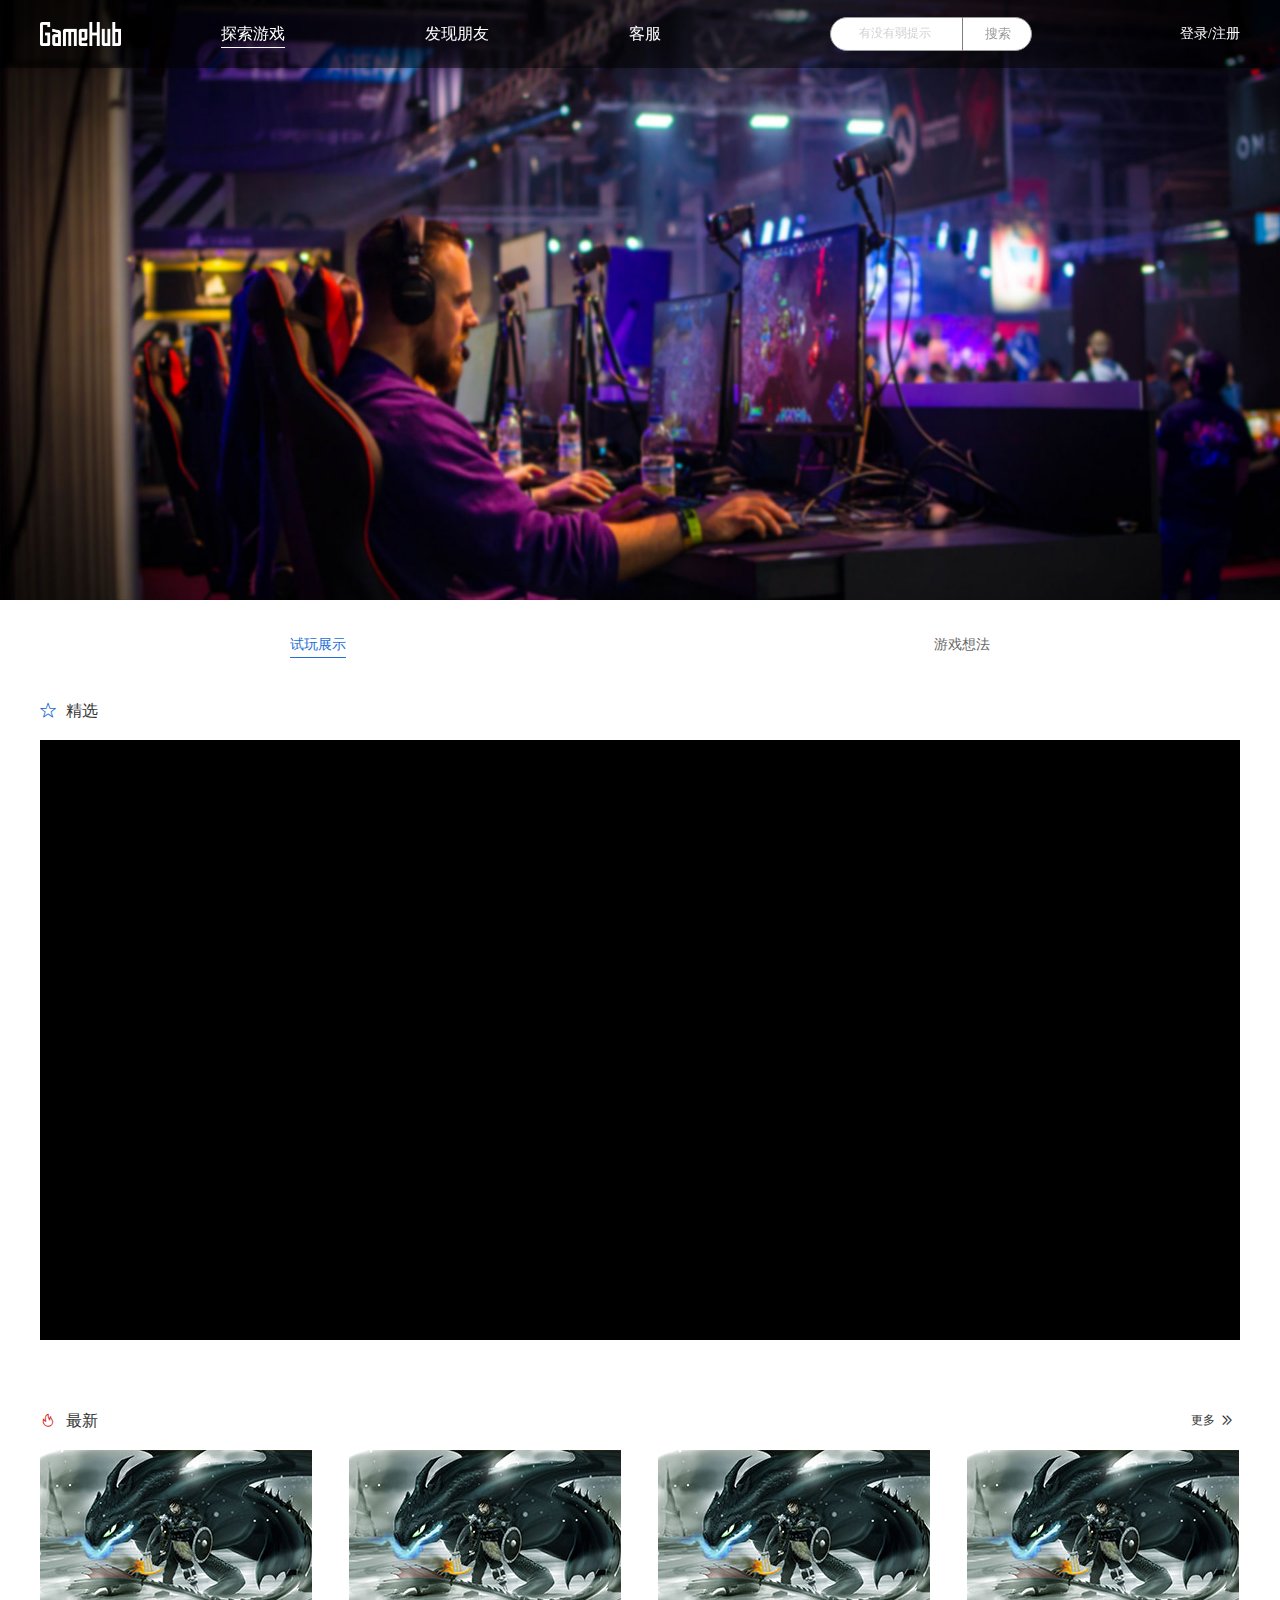
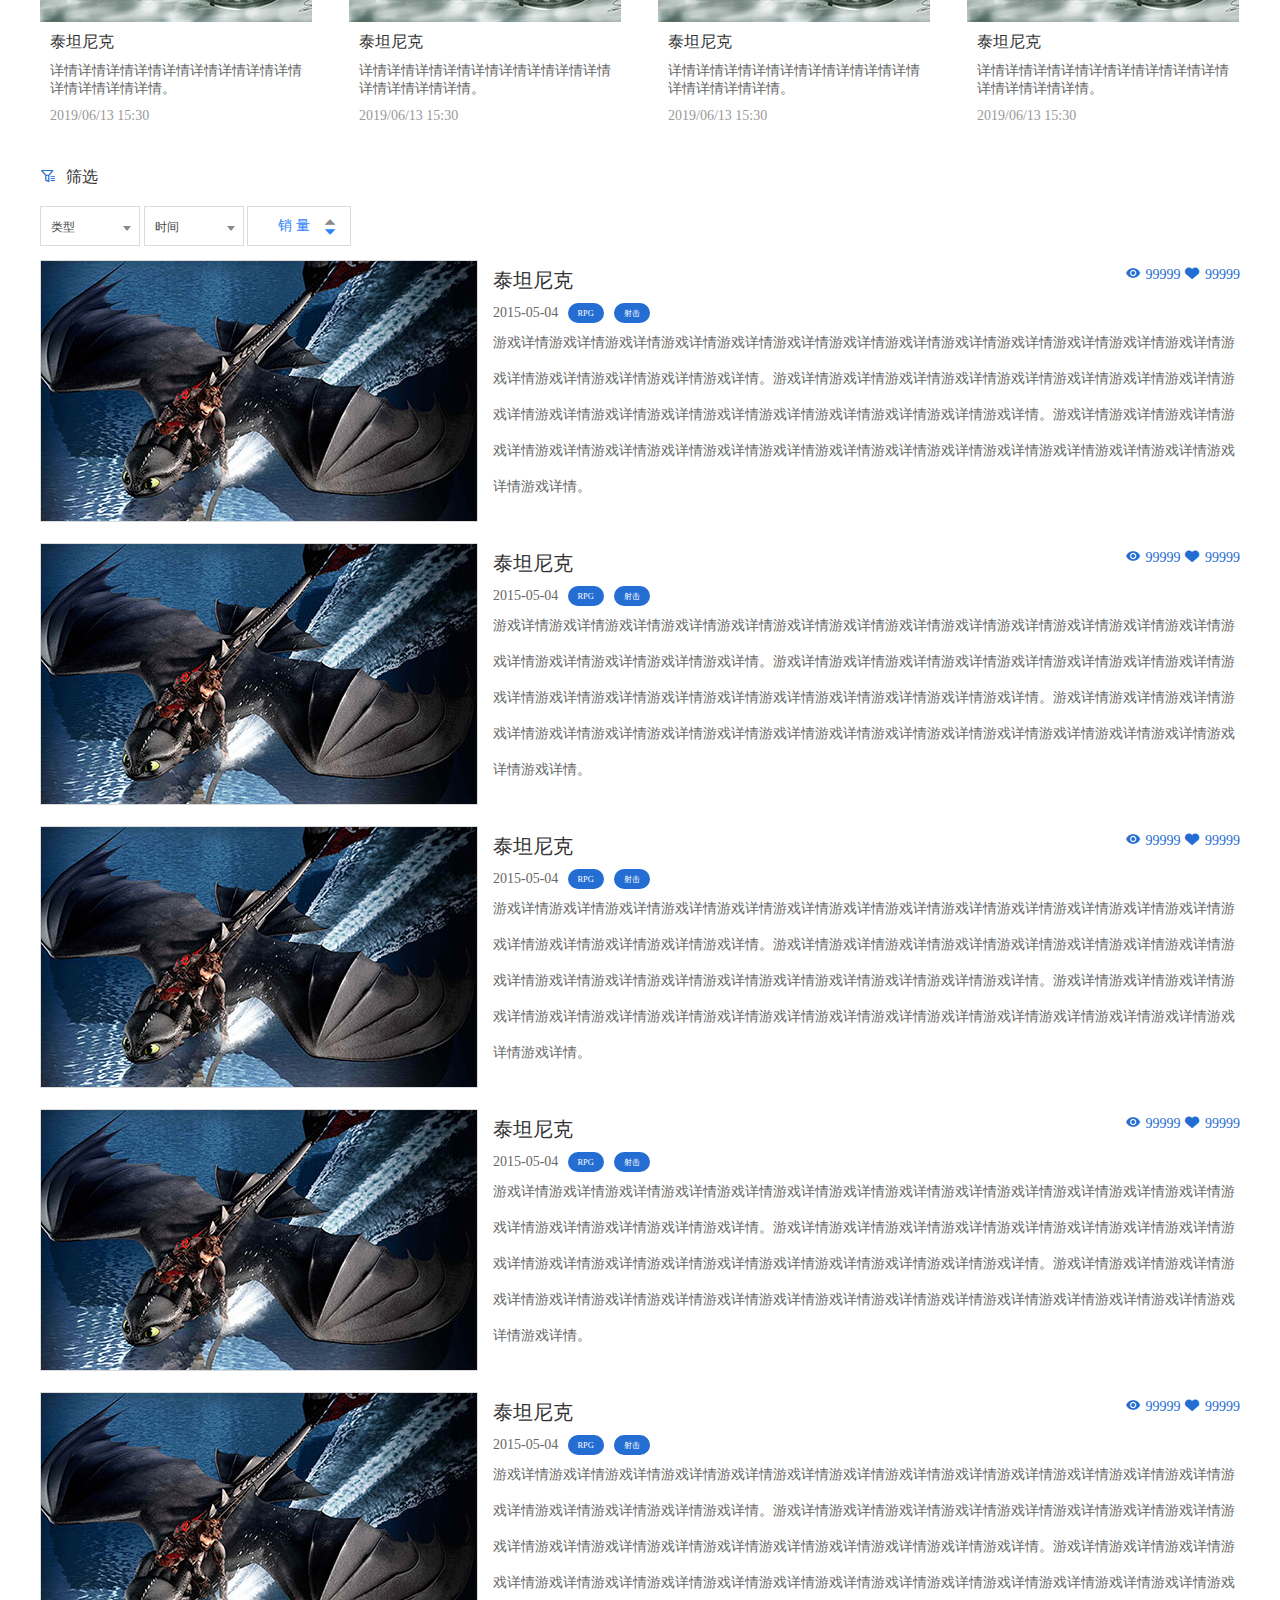
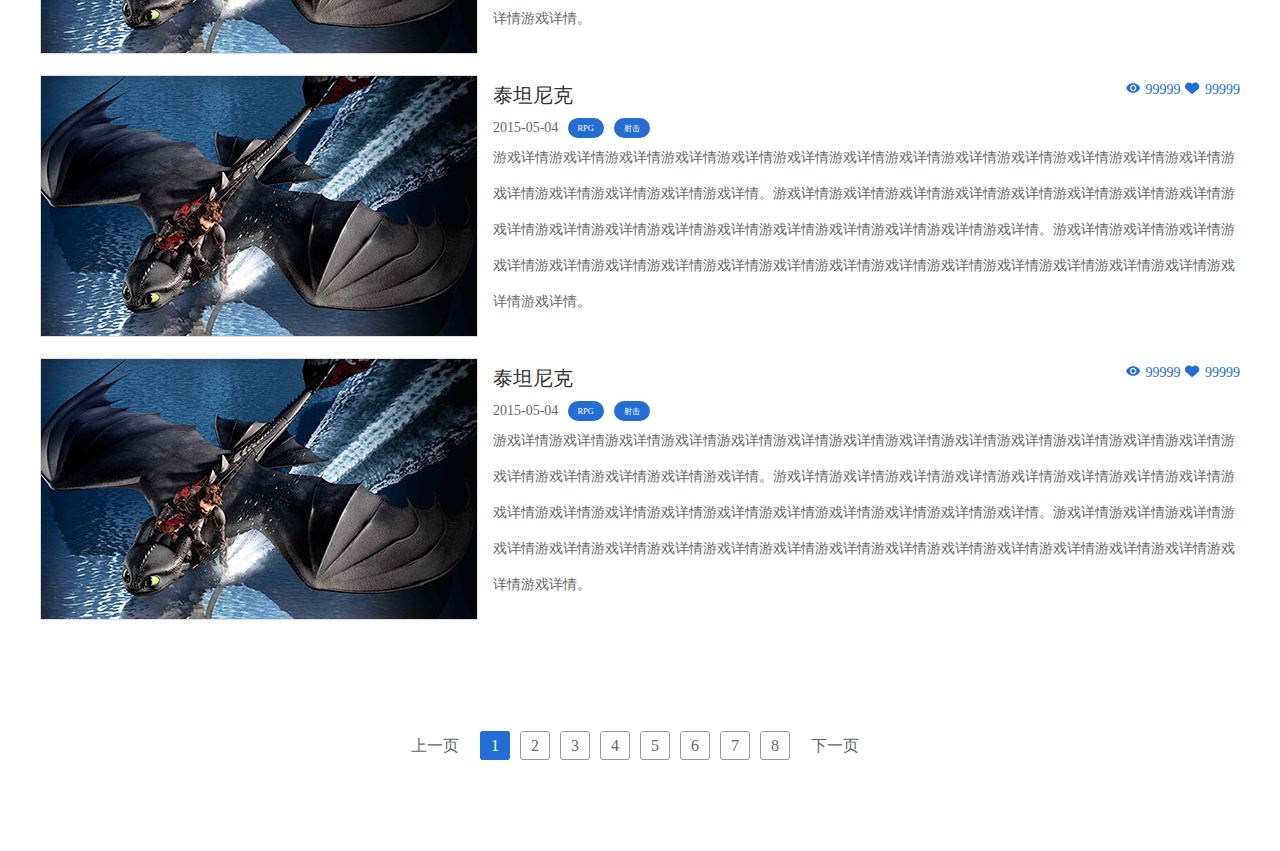
==== commit 9090593b: "试玩游戏最新列表渲染" ====
--- a/index.html
+++ b/index.html
@@ -74,49 +74,9 @@
             <div class="section index_banner">
                 <!--大切换图start-->
                 <div id="indexslider">
+                    <!-- 轮播部分 -->
                     <div class="swiper-wrapper">
-                        <div class="swiper-slide" style=" background-image:url(images/lunbo01.jpg);">
-                            <div class="info txt-l">
-                                <div class="title mb20">
-                                    <h2 class="caption">泰坦尼克</h2>
-                                    <p class="date">2019/06/12</p>
-                                    <p class="tag"><span><em>RPG</em></span><span><em>射击</em></span></p>
-                                </div>
-                                <p class="desc">泰坦尼克游戏详情泰坦尼克游戏详情泰坦尼克游戏详情泰坦尼克游戏详情泰坦尼克游戏详情泰坦尼克游戏详情泰坦尼克游戏详情泰坦尼克游戏详情泰坦尼克游戏详情</p>
-                                <div class="focus">
-                                    <span><i class="icon iconfont mr5">&#xe62b;</i><em>99999</em></span>
-                                    <span><i class="icon iconfont mr5">&#xe6b3;</i><em>99999</em></span>
-                                </div>
-                            </div>
-                        </div>
-                        <div class="swiper-slide" style=" background-image:url(images/banner_small01.jpg);">
-                            <div class="info txt-l">
-                                <div class="title mb20">
-                                    <h2 class="caption">克尼坦泰</h2>
-                                    <p class="date">2019/06/12</p>
-                                    <p class="tag"><span><em>RPG</em></span><span><em>射击</em></span></p>
-                                </div>
-                                <p class="desc">克尼坦泰游戏详情克尼坦泰游戏详情克尼坦泰游戏详情克尼坦泰游戏详情克尼坦泰游戏详情克尼坦泰游戏详情克尼坦泰游戏详情克尼坦泰游戏详情克尼坦泰游戏详情克尼坦泰游戏详情克尼坦泰游戏详情克尼坦泰</p>
-                                <div class="focus">
-                                    <span><i class="icon iconfont mr5">&#xe62b;</i><em>99999</em></span>
-                                    <span><i class="icon iconfont mr5">&#xe6b3;</i><em>99999</em></span>
-                                </div>
-                            </div>
-                        </div>
-                        <div class="swiper-slide" style=" background-image:url(images/lunbo01.jpg);">
-                            <div class="info txt-l">
-                                <div class="title mb20">
-                                    <h2 class="caption">泰坦尼克</h2>
-                                    <p class="date">2019/06/12</p>
-                                    <p class="tag"><span><em>RPG</em></span><span><em>射击</em></span></p>
-                                </div>
-                                <p class="desc">泰坦尼克游戏详情泰坦尼克游戏详情泰坦尼克游戏详情泰坦尼克游戏详情泰坦尼克游戏详情泰坦尼克游戏详情泰坦尼克游戏详情泰坦尼克游戏详情泰坦尼克游戏详情</p>
-                                <div class="focus">
-                                    <span><i class="icon iconfont mr5">&#xe62b;</i><em>99999</em></span>
-                                    <span><i class="icon iconfont mr5">&#xe6b3;</i><em>99999</em></span>
-                                </div>
-                            </div>
-                        </div>
+
                     </div>
                     <div class="hd ease-3 txt-c">
                         <ul></ul>
@@ -128,6 +88,7 @@
             </div>
         </div>
     </div>
+    <!-- 最新列表 -->
     <div class="section">
         <div class="nr w1200 mar0">
             <div class="bt_index clearfix mb10"><h2 class="fl"><i class="icon iconfont txt-red">&#xe601;</i>最新</h2><a href="more.html" class="more ease-1">更多<i class="iconfont ease-3">&#xe617;</i></a></div>
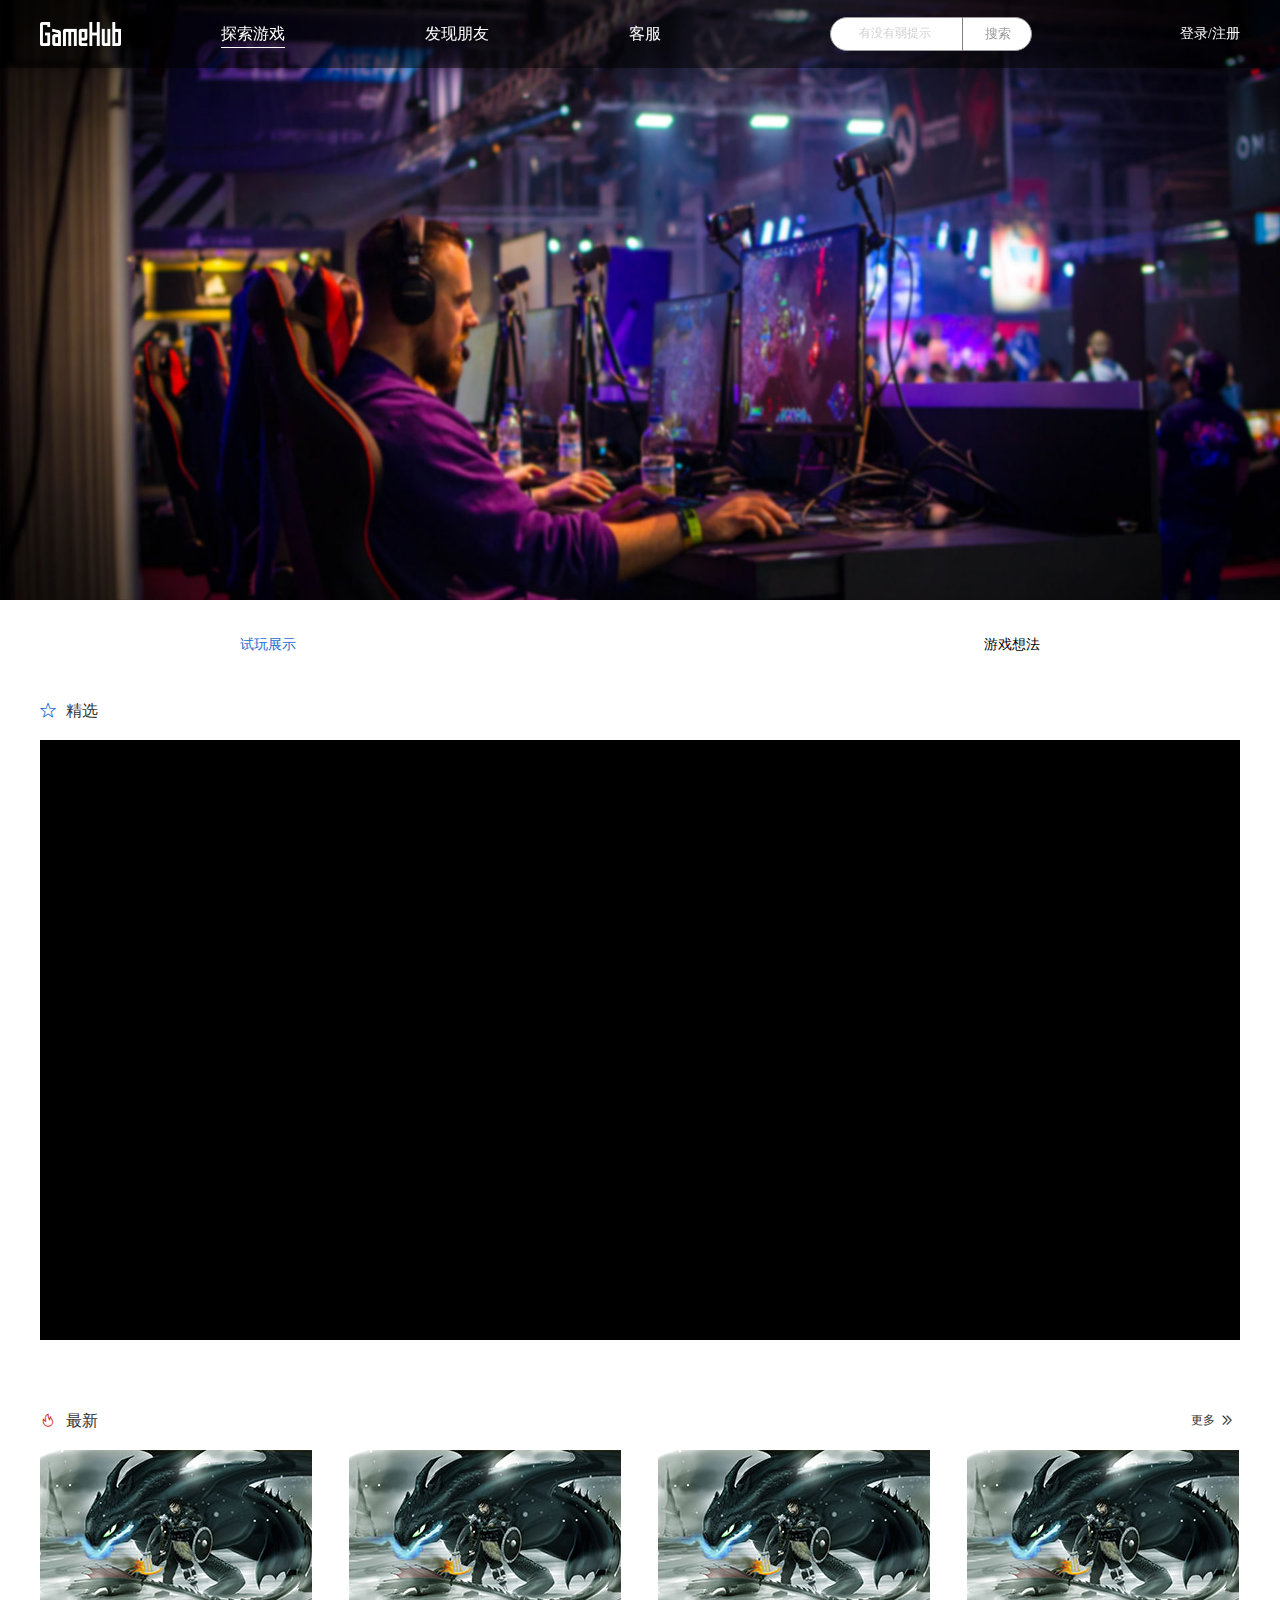
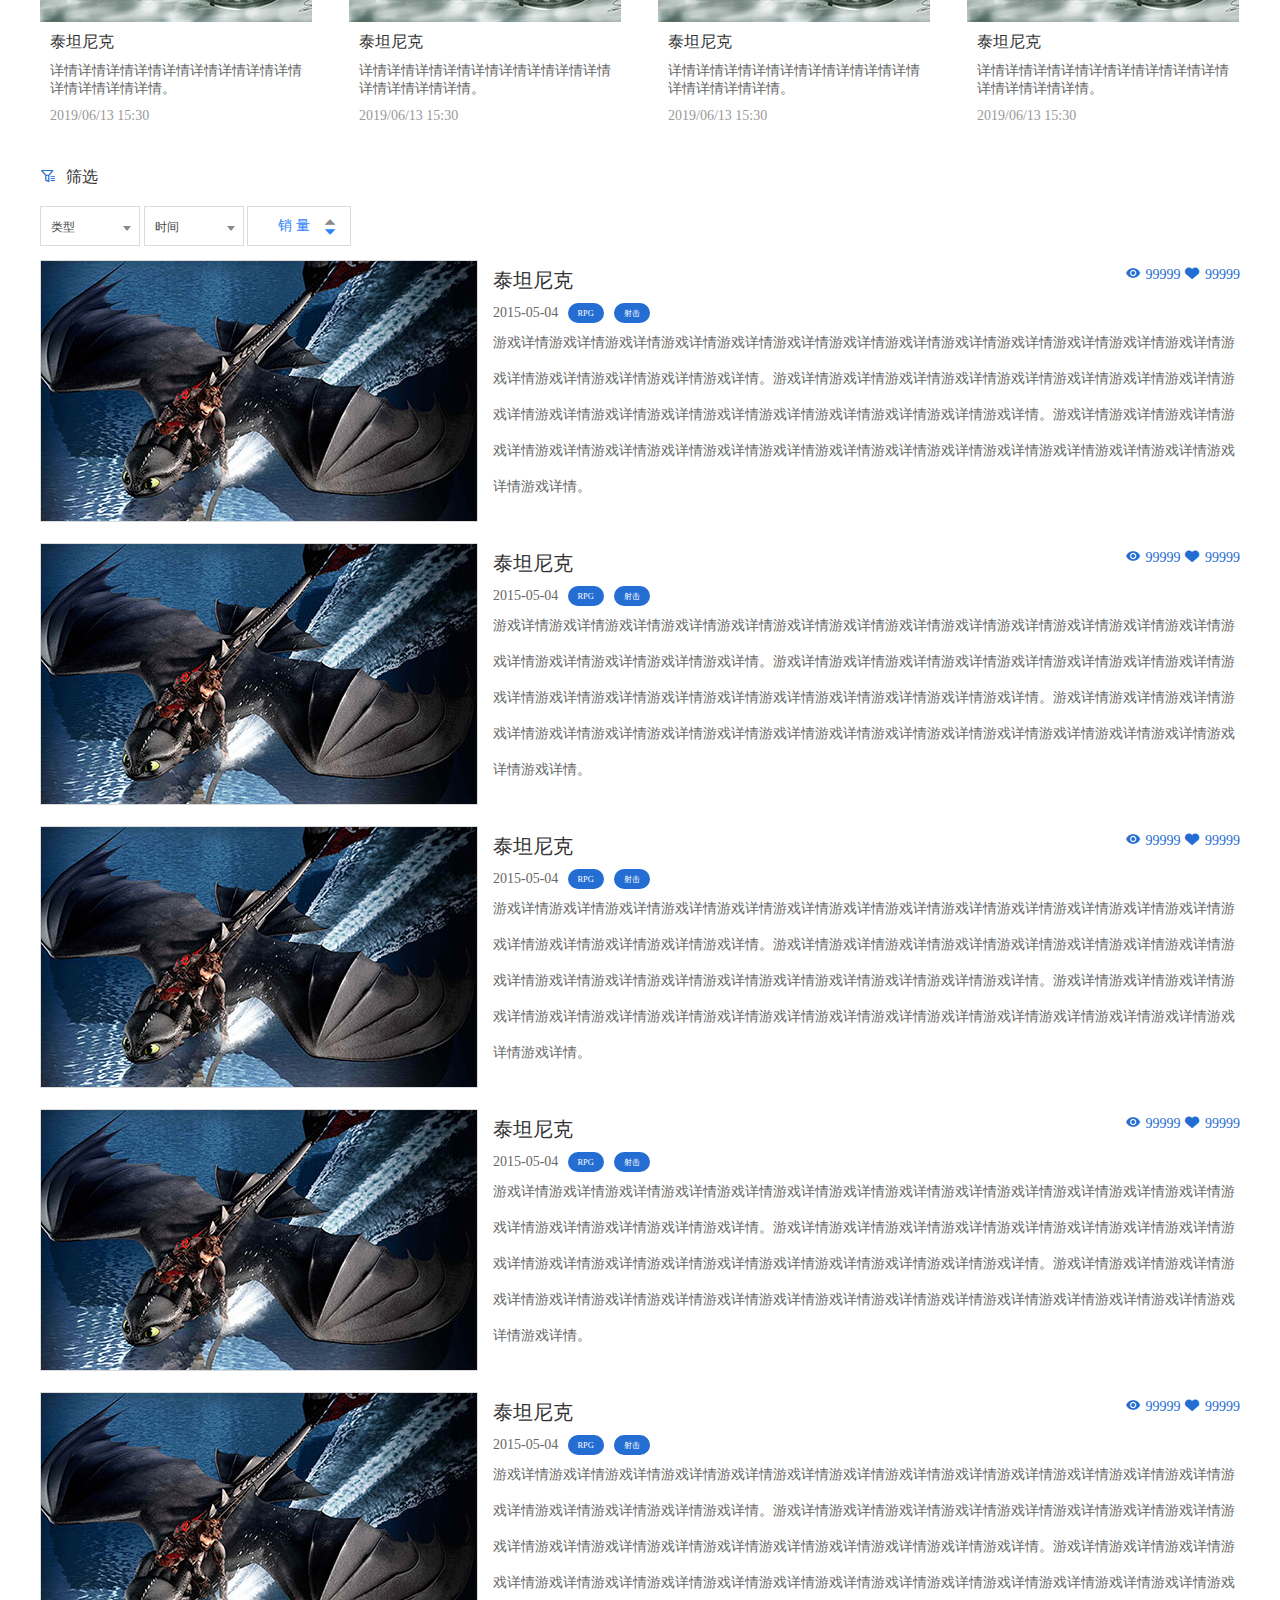
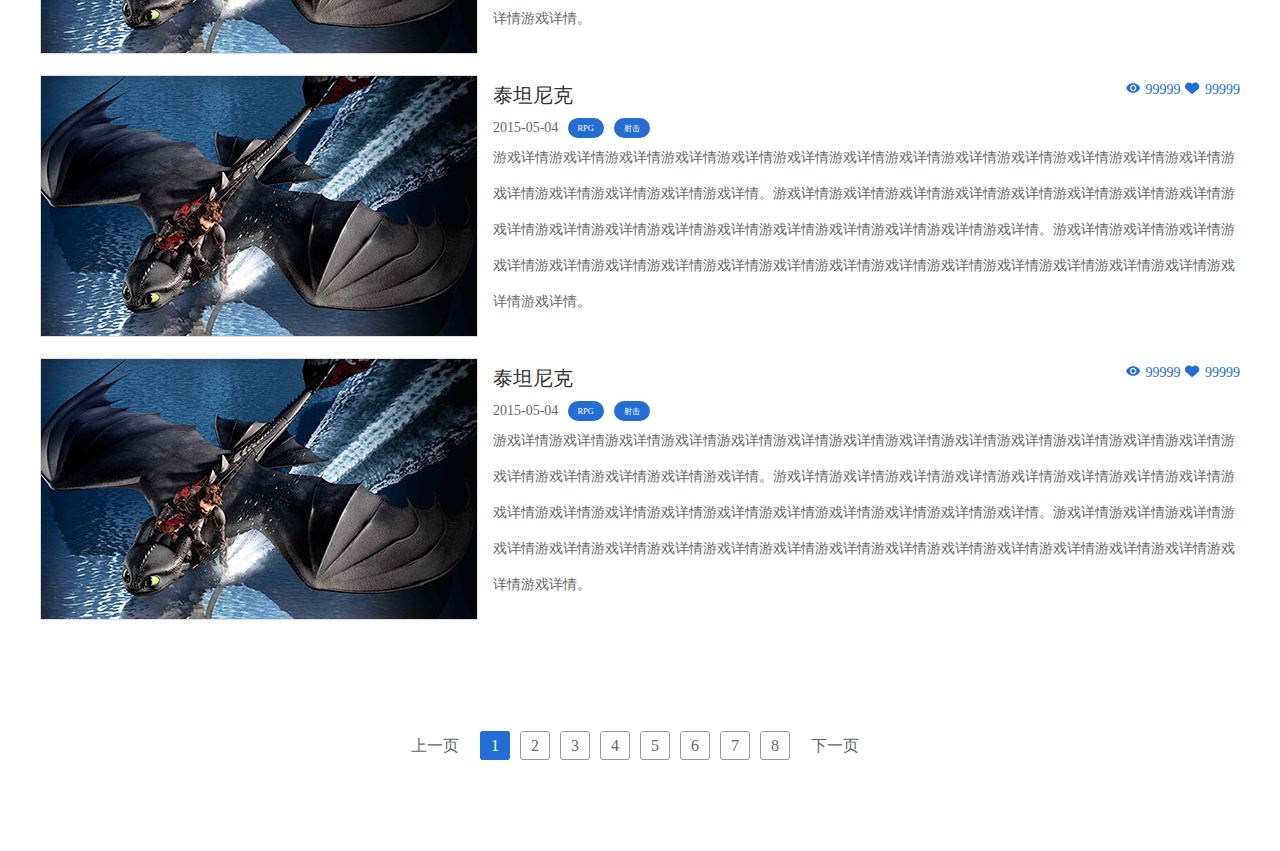
==== commit 8fae642b: "修改首页tab的标签和样式" ====
--- a/index.html
+++ b/index.html
@@ -15,6 +15,12 @@
     <script type="text/javascript" src="js/jquery.SuperSlide.2.1.js"></script>
     <script type="text/javascript" src="js/common.js"></script>
     <script type="text/javascript" src="js/view/index.js"></script>
+    <style>
+        .indextab {
+            color: #000;
+            cursor: pointer;
+        }
+    </style>
 </head>
 <body>
 <!--[if lte IE 8]>
@@ -62,9 +68,9 @@
 <div class="mainbody w1200 mar0">
     <div class="submenu">
         <div class="w1200 mar0">
-            <div class="subnav txt-c clearfix">
-                <a href="trial_details.html" class="inlineblock ease-1 on fl"><span>试玩展示</span></a>
-                <a href="idea_details.html" class="inlineblock ease-1 fr"><span>游戏想法</span></a>
+            <div class="subnav indextab txt-c clearfix">
+                <div class="inlineblock tryout ease-1 on fl"><span>试玩展示</span></div>
+                <div class="inlineblock idea ease-1 fr"><span>游戏想法</span></div>
             </div>
         </div>
     </div>
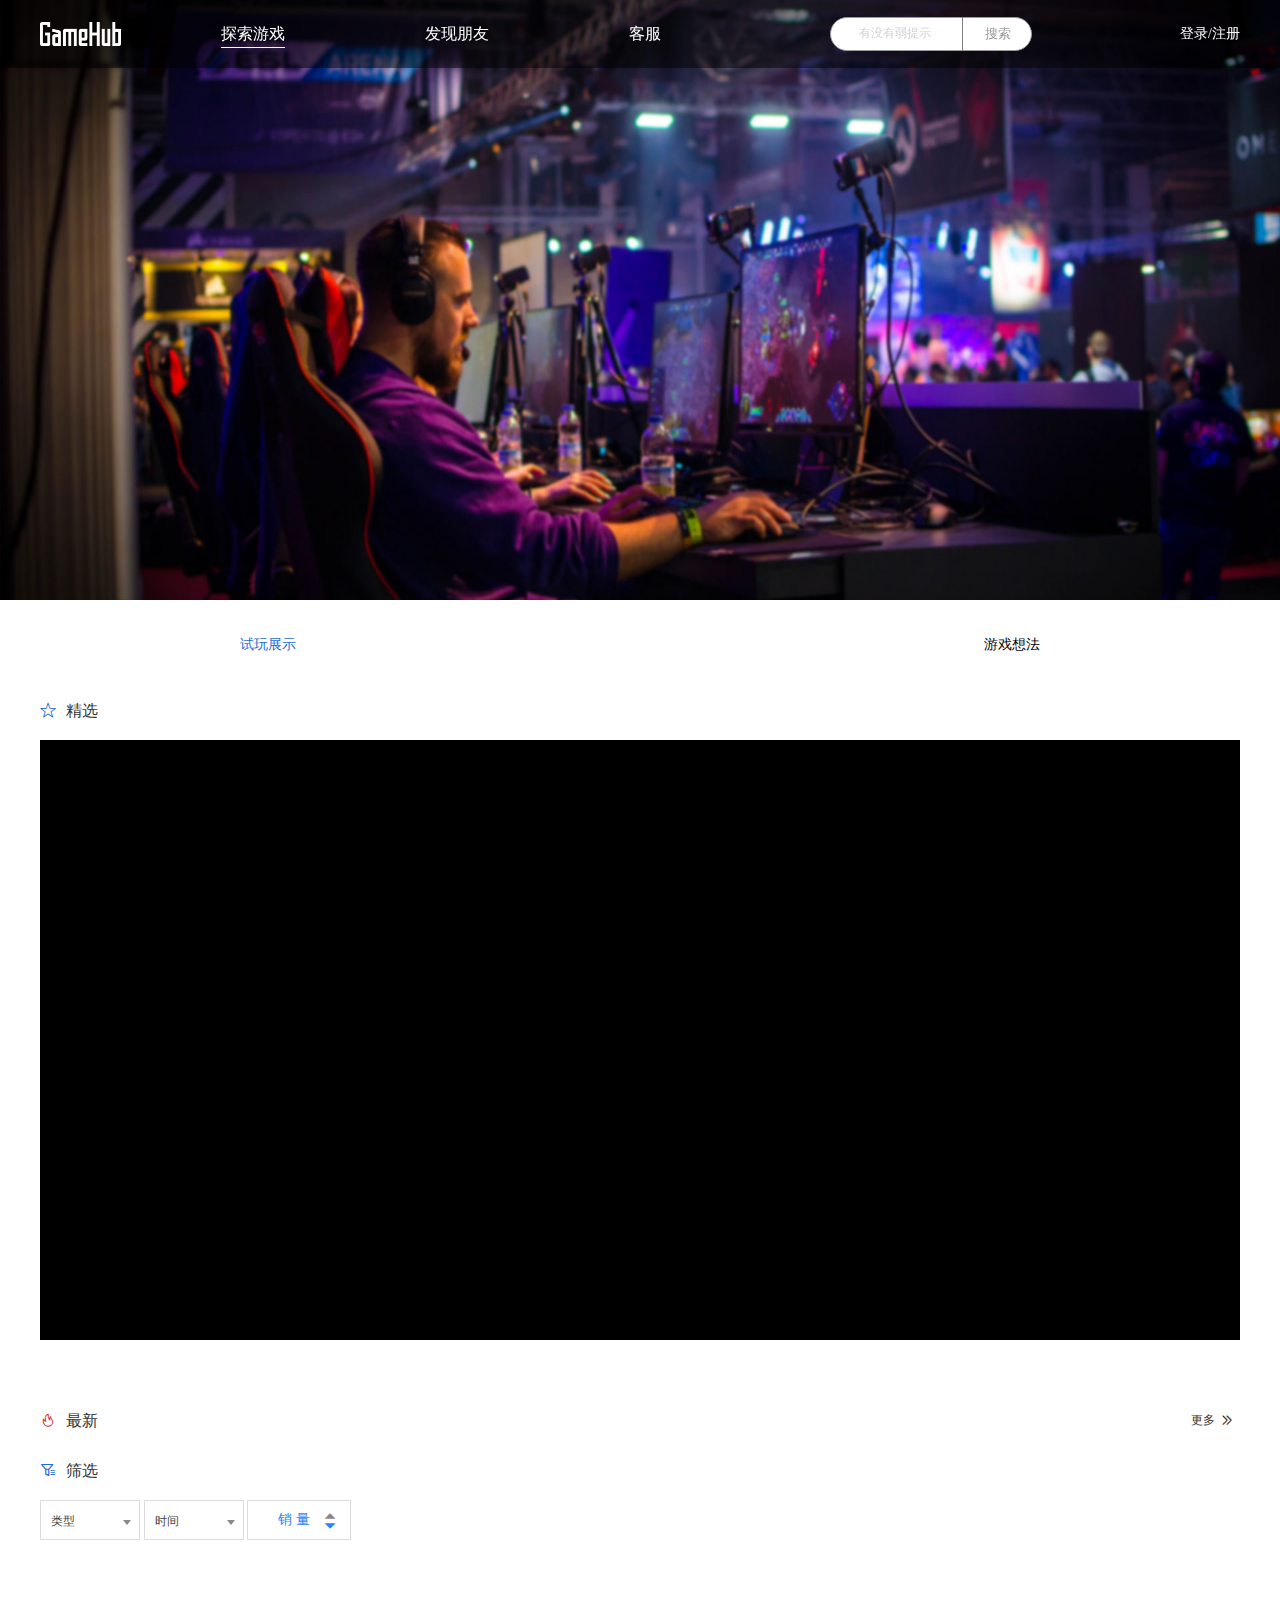
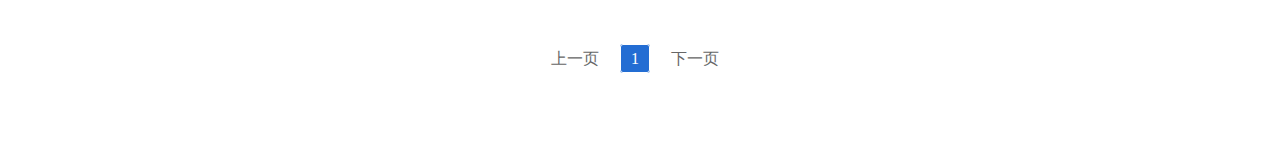
==== commit d998a3b4: "所有试玩/想法列表获取并渲染" ====
--- a/index.html
+++ b/index.html
@@ -68,7 +68,7 @@
 <div class="mainbody w1200 mar0">
     <div class="submenu">
         <div class="w1200 mar0">
-            <div class="subnav indextab txt-c clearfix">
+            <div class="subnav indextab txt-c clearfix" id="indextab">
                 <div class="inlineblock tryout ease-1 on fl"><span>试玩展示</span></div>
                 <div class="inlineblock idea ease-1 fr"><span>游戏想法</span></div>
             </div>
@@ -100,54 +100,7 @@
             <div class="bt_index clearfix mb10"><h2 class="fl"><i class="icon iconfont txt-red">&#xe601;</i>最新</h2><a href="more.html" class="more ease-1">更多<i class="iconfont ease-3">&#xe617;</i></a></div>
             <div class="list_download_con">
                 <ul class="clearfix">
-                    <li>
-                        <div class="item ease-3 clearfix">
-                            <a href="trial_details.html">
-                                <div class="pic"><img src="images/pic_01.jpg" alt="北京北方华光十五成立周年暨二零一四年年会庆典"></div>
-                                <div class="txt">
-                                    <div class="title">泰坦尼克</div>
-                                    <p class="des txt-666 mb10">详情详情详情详情详情详情详情详情详情详情详情详情详情。</p>
-                                    <p class="date txt-999">2019/06/13  15:30</p>
-                                </div>
-                            </a>
-                        </div>
-                    </li>
-                    <li>
-                        <div class="item ease-3 clearfix">
-                            <a href="trial_details.html">
-                                <div class="pic"><img src="images/pic_01.jpg" alt="北京北方华光十五成立周年暨二零一四年年会庆典"></div>
-                                <div class="txt">
-                                    <div class="title">泰坦尼克</div>
-                                    <p class="des txt-666 mb10">详情详情详情详情详情详情详情详情详情详情详情详情详情。</p>
-                                    <p class="date txt-999">2019/06/13  15:30</p>
-                                </div>
-                            </a>
-                        </div>
-                    </li>
-                    <li>
-                        <div class="item ease-3 clearfix">
-                            <a href="trial_details.html">
-                                <div class="pic"><img src="images/pic_01.jpg" alt="北京北方华光十五成立周年暨二零一四年年会庆典"></div>
-                                <div class="txt">
-                                    <div class="title">泰坦尼克</div>
-                                    <p class="des txt-666 mb10">详情详情详情详情详情详情详情详情详情详情详情详情详情。</p>
-                                    <p class="date txt-999">2019/06/13  15:30</p>
-                                </div>
-                            </a>
-                        </div>
-                    </li>
-                    <li>
-                        <div class="item ease-3 clearfix">
-                            <a href="trial_details.html">
-                                <div class="pic"><img src="images/pic_01.jpg" alt="北京北方华光十五成立周年暨二零一四年年会庆典"></div>
-                                <div class="txt">
-                                    <div class="title">泰坦尼克</div>
-                                    <p class="des txt-666 mb10">详情详情详情详情详情详情详情详情详情详情详情详情详情。</p>
-                                    <p class="date txt-999">2019/06/13  15:30</p>
-                                </div>
-                            </a>
-                        </div>
-                    </li>
+
                 </ul>
             </div>
         </div>
@@ -180,108 +133,11 @@
             </div>
             <div class="filter_list">
                 <ul>
-                    <li>
-                        <a href="trial_details.html" class="item ease-1">
-                            <div class="pic fl ease-1"><img src="images/filter_01.jpg" alt="新闻标题"></div>
-                            <div class="txt">
-                                <h1 class="title fs20 text-overflow">泰坦尼克</h1>
-                                <div class="date txt-666">2015-05-04<p class="tag inlineblock ml10"><span><em>RPG</em></span><span><em>射击</em></span></p></div>
-                                <p class="desc fs14 txt-666 mb10">游戏详情游戏详情游戏详情游戏详情游戏详情游戏详情游戏详情游戏详情游戏详情游戏详情游戏详情游戏详情游戏详情游戏详情游戏详情游戏详情游戏详情游戏详情。游戏详情游戏详情游戏详情游戏详情游戏详情游戏详情游戏详情游戏详情游戏详情游戏详情游戏详情游戏详情游戏详情游戏详情游戏详情游戏详情游戏详情游戏详情。游戏详情游戏详情游戏详情游戏详情游戏详情游戏详情游戏详情游戏详情游戏详情游戏详情游戏详情游戏详情游戏详情游戏详情游戏详情游戏详情游戏详情游戏详情。</p>
-                                <div class="focus">
-                                    <span><i class="icon iconfont mr5"></i><em>99999</em></span>
-                                    <span><i class="icon iconfont mr5"></i><em>99999</em></span>
-                                </div>
-                            </div>
-                        </a>
-                    </li>
-                    <li>
-                        <a href="trial_details.html" class="item ease-1">
-                            <div class="pic fl ease-1"><img src="images/filter_01.jpg" alt="新闻标题"></div>
-                            <div class="txt">
-                                <h1 class="title fs20 text-overflow">泰坦尼克</h1>
-                                <div class="date txt-666">2015-05-04<p class="tag inlineblock ml10"><span><em>RPG</em></span><span><em>射击</em></span></p></div>
-                                <p class="desc fs14 txt-666 mb10">游戏详情游戏详情游戏详情游戏详情游戏详情游戏详情游戏详情游戏详情游戏详情游戏详情游戏详情游戏详情游戏详情游戏详情游戏详情游戏详情游戏详情游戏详情。游戏详情游戏详情游戏详情游戏详情游戏详情游戏详情游戏详情游戏详情游戏详情游戏详情游戏详情游戏详情游戏详情游戏详情游戏详情游戏详情游戏详情游戏详情。游戏详情游戏详情游戏详情游戏详情游戏详情游戏详情游戏详情游戏详情游戏详情游戏详情游戏详情游戏详情游戏详情游戏详情游戏详情游戏详情游戏详情游戏详情。</p>
-                                <div class="focus">
-                                    <span><i class="icon iconfont mr5"></i><em>99999</em></span>
-                                    <span><i class="icon iconfont mr5"></i><em>99999</em></span>
-                                </div>
-                            </div>
-                        </a>
-                    </li>
-                    <li>
-                        <a href="trial_details.html" class="item ease-1">
-                            <div class="pic fl ease-1"><img src="images/filter_01.jpg" alt="新闻标题"></div>
-                            <div class="txt">
-                                <h1 class="title fs20 text-overflow">泰坦尼克</h1>
-                                <div class="date txt-666">2015-05-04<p class="tag inlineblock ml10"><span><em>RPG</em></span><span><em>射击</em></span></p></div>
-                                <p class="desc fs14 txt-666 mb10">游戏详情游戏详情游戏详情游戏详情游戏详情游戏详情游戏详情游戏详情游戏详情游戏详情游戏详情游戏详情游戏详情游戏详情游戏详情游戏详情游戏详情游戏详情。游戏详情游戏详情游戏详情游戏详情游戏详情游戏详情游戏详情游戏详情游戏详情游戏详情游戏详情游戏详情游戏详情游戏详情游戏详情游戏详情游戏详情游戏详情。游戏详情游戏详情游戏详情游戏详情游戏详情游戏详情游戏详情游戏详情游戏详情游戏详情游戏详情游戏详情游戏详情游戏详情游戏详情游戏详情游戏详情游戏详情。</p>
-                                <div class="focus">
-                                    <span><i class="icon iconfont mr5"></i><em>99999</em></span>
-                                    <span><i class="icon iconfont mr5"></i><em>99999</em></span>
-                                </div>
-                            </div>
-                        </a>
-                    </li>
-                    <li>
-                        <a href="trial_details.html" class="item ease-1">
-                            <div class="pic fl ease-1"><img src="images/filter_01.jpg" alt="新闻标题"></div>
-                            <div class="txt">
-                                <h1 class="title fs20 text-overflow">泰坦尼克</h1>
-                                <div class="date txt-666">2015-05-04<p class="tag inlineblock ml10"><span><em>RPG</em></span><span><em>射击</em></span></p></div>
-                                <p class="desc fs14 txt-666 mb10">游戏详情游戏详情游戏详情游戏详情游戏详情游戏详情游戏详情游戏详情游戏详情游戏详情游戏详情游戏详情游戏详情游戏详情游戏详情游戏详情游戏详情游戏详情。游戏详情游戏详情游戏详情游戏详情游戏详情游戏详情游戏详情游戏详情游戏详情游戏详情游戏详情游戏详情游戏详情游戏详情游戏详情游戏详情游戏详情游戏详情。游戏详情游戏详情游戏详情游戏详情游戏详情游戏详情游戏详情游戏详情游戏详情游戏详情游戏详情游戏详情游戏详情游戏详情游戏详情游戏详情游戏详情游戏详情。</p>
-                                <div class="focus">
-                                    <span><i class="icon iconfont mr5"></i><em>99999</em></span>
-                                    <span><i class="icon iconfont mr5"></i><em>99999</em></span>
-                                </div>
-                            </div>
-                        </a>
-                    </li>
-                    <li>
-                        <a href="trial_details.html" class="item ease-1">
-                            <div class="pic fl ease-1"><img src="images/filter_01.jpg" alt="新闻标题"></div>
-                            <div class="txt">
-                                <h1 class="title fs20 text-overflow">泰坦尼克</h1>
-                                <div class="date txt-666">2015-05-04<p class="tag inlineblock ml10"><span><em>RPG</em></span><span><em>射击</em></span></p></div>
-                                <p class="desc fs14 txt-666 mb10">游戏详情游戏详情游戏详情游戏详情游戏详情游戏详情游戏详情游戏详情游戏详情游戏详情游戏详情游戏详情游戏详情游戏详情游戏详情游戏详情游戏详情游戏详情。游戏详情游戏详情游戏详情游戏详情游戏详情游戏详情游戏详情游戏详情游戏详情游戏详情游戏详情游戏详情游戏详情游戏详情游戏详情游戏详情游戏详情游戏详情。游戏详情游戏详情游戏详情游戏详情游戏详情游戏详情游戏详情游戏详情游戏详情游戏详情游戏详情游戏详情游戏详情游戏详情游戏详情游戏详情游戏详情游戏详情。</p>
-                                <div class="focus">
-                                    <span><i class="icon iconfont mr5"></i><em>99999</em></span>
-                                    <span><i class="icon iconfont mr5"></i><em>99999</em></span>
-                                </div>
-                            </div>
-                        </a>
-                    </li>
-                    <li>
-                        <a href="trial_details.html" class="item ease-1">
-                            <div class="pic fl ease-1"><img src="images/filter_01.jpg" alt="新闻标题"></div>
-                            <div class="txt">
-                                <h1 class="title fs20 text-overflow">泰坦尼克</h1>
-                                <div class="date txt-666">2015-05-04<p class="tag inlineblock ml10"><span><em>RPG</em></span><span><em>射击</em></span></p></div>
-                                <p class="desc fs14 txt-666 mb10">游戏详情游戏详情游戏详情游戏详情游戏详情游戏详情游戏详情游戏详情游戏详情游戏详情游戏详情游戏详情游戏详情游戏详情游戏详情游戏详情游戏详情游戏详情。游戏详情游戏详情游戏详情游戏详情游戏详情游戏详情游戏详情游戏详情游戏详情游戏详情游戏详情游戏详情游戏详情游戏详情游戏详情游戏详情游戏详情游戏详情。游戏详情游戏详情游戏详情游戏详情游戏详情游戏详情游戏详情游戏详情游戏详情游戏详情游戏详情游戏详情游戏详情游戏详情游戏详情游戏详情游戏详情游戏详情。</p>
-                                <div class="focus">
-                                    <span><i class="icon iconfont mr5"></i><em>99999</em></span>
-                                    <span><i class="icon iconfont mr5"></i><em>99999</em></span>
-                                </div>
-                            </div>
-                        </a>
-                    </li>
-                    <li>
-                        <a href="trial_details.html" class="item ease-1">
-                            <div class="pic fl ease-1"><img src="images/filter_01.jpg" alt="新闻标题"></div>
-                            <div class="txt">
-                                <h1 class="title fs20 text-overflow">泰坦尼克</h1>
-                                <div class="date txt-666">2015-05-04<p class="tag inlineblock ml10"><span><em>RPG</em></span><span><em>射击</em></span></p></div>
-                                <p class="desc fs14 txt-666 mb10">游戏详情游戏详情游戏详情游戏详情游戏详情游戏详情游戏详情游戏详情游戏详情游戏详情游戏详情游戏详情游戏详情游戏详情游戏详情游戏详情游戏详情游戏详情。游戏详情游戏详情游戏详情游戏详情游戏详情游戏详情游戏详情游戏详情游戏详情游戏详情游戏详情游戏详情游戏详情游戏详情游戏详情游戏详情游戏详情游戏详情。游戏详情游戏详情游戏详情游戏详情游戏详情游戏详情游戏详情游戏详情游戏详情游戏详情游戏详情游戏详情游戏详情游戏详情游戏详情游戏详情游戏详情游戏详情。</p>
-                                <div class="focus">
-                                    <span><i class="icon iconfont mr5"></i><em>99999</em></span>
-                                    <span><i class="icon iconfont mr5"></i><em>99999</em></span>
-                                </div>
-                            </div>
-                        </a>
-                    </li>
+
                 </ul>
             </div>
             <div class="pagelist">
-                <p><a href="###">上一页</a><a class="thisclass" href="###">1</a><a href="###">2</a><a href="###">3</a><a href="###">4</a><a href="###">5</a><a href="###">6</a><a href="###">7</a><a href="###">8</a><a href="###">下一页</a></p>
+                <p><a href="###">上一页</a><span class="pageNum"><a class="thisclass" href="###">1</a></span><a href="###">下一页</a></p>
             </div>
         </div>
     </div>
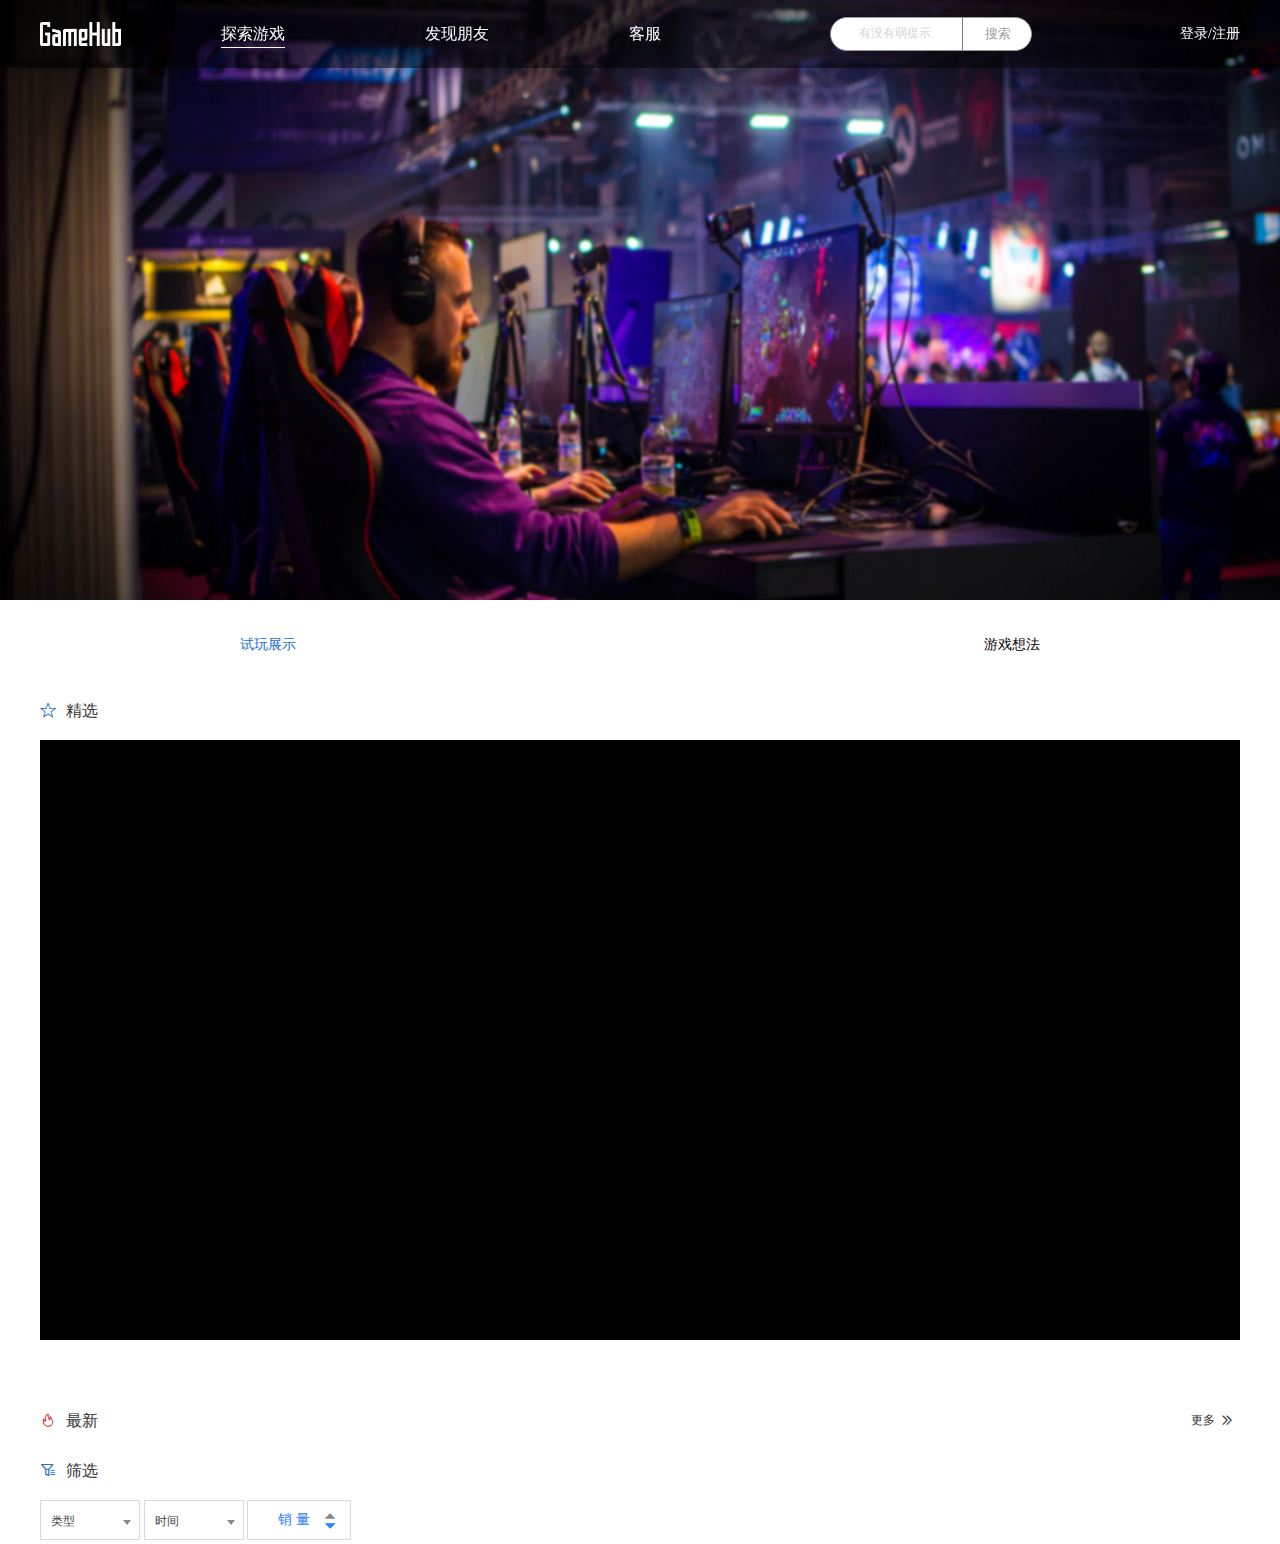
==== commit 8b0b3563: "首页下拉加载，点击列表的链接跳转，详情页参数链接参数获取，详情页数据获取" ====
--- a/index.html
+++ b/index.html
@@ -109,7 +109,7 @@
         <div class="nr w1200 mar0">
             <div class="bt_index clearfix mb10"><h2 class="fl"><i class="icon iconfont icon_blue">&#xe641;</i>筛选</h2></div>
             <div class="filter mb10">
-                <select class="select" style="width:100px;">
+                <select class="select type" style="width:100px;">
                     <option value="1">类型</option>
                     <option value="1.01">RPG</option>
                     <option value="1.02">休闲</option>
@@ -118,7 +118,7 @@
                     <option value="1.05">横版过关</option>
                     <option value="1.06">开放世界</option>
                 </select>
-                <select class="select" style="width:100px;">
+                <select class="select time" style="width:100px;">
                     <option value="1">时间</option>
                     <option value="1.01">今天</option>
                     <option value="1.02">一周内</option>
@@ -136,9 +136,9 @@
 
                 </ul>
             </div>
-            <div class="pagelist">
-                <p><a href="###">上一页</a><span class="pageNum"><a class="thisclass" href="###">1</a></span><a href="###">下一页</a></p>
-            </div>
+            <!--<div class="pagelist">-->
+                <!--<p><a href="###">上一页</a><span class="pageNum"><a class="thisclass" href="###">1</a></span><a href="###">下一页</a></p>-->
+            <!--</div>-->
         </div>
     </div>
 </div>
--- a/css/style.css
+++ b/css/style.css
@@ -294,7 +294,7 @@
 .list_download_con .item{ padding-bottom:10px; margin-bottom:10px; width:272px;}
 .list_download_con .item .pic{ width:272px; height:172px;}
 .list_download_con .item .pic a{ width:100%; height:100%; overflow:hidden;}
-.list_download_con .item .pic a img{ width:100%; height:auto;
+.list_download_con .item .pic img{ width:100%; height:auto;
 -webkit-transition:all 0.3s ease-out;
 -khtml-transition:all 0.3s ease-out;
 -moz-transition: all 0.3s ease-out;
@@ -403,7 +403,7 @@
 .found_friend_list .item .pic { width: 125px; height:125px; }
 .found_friend_list .item .txt { padding: 24px 0 0; }
 .found_friend_list .item .desc { height: auto; }
-.found_friend_list .item .tag { position: absolute; right: 40px; top: 86px; }
+.found_friend_list .item .tag { position: absolute; right: 40px; top: 86px; z-index: 200; }
 .found_friend_list .item .tag span { -webkit-border-radius: 4px; -moz-border-radius: 4px; border-radius: 4px; behavior: url(ie-css3.htc);
     zoom: 1; }
 
@@ -610,4 +610,6 @@
     cursor: pointer;
 }
 
-
+.pointer{
+    cursor: pointer;
+}
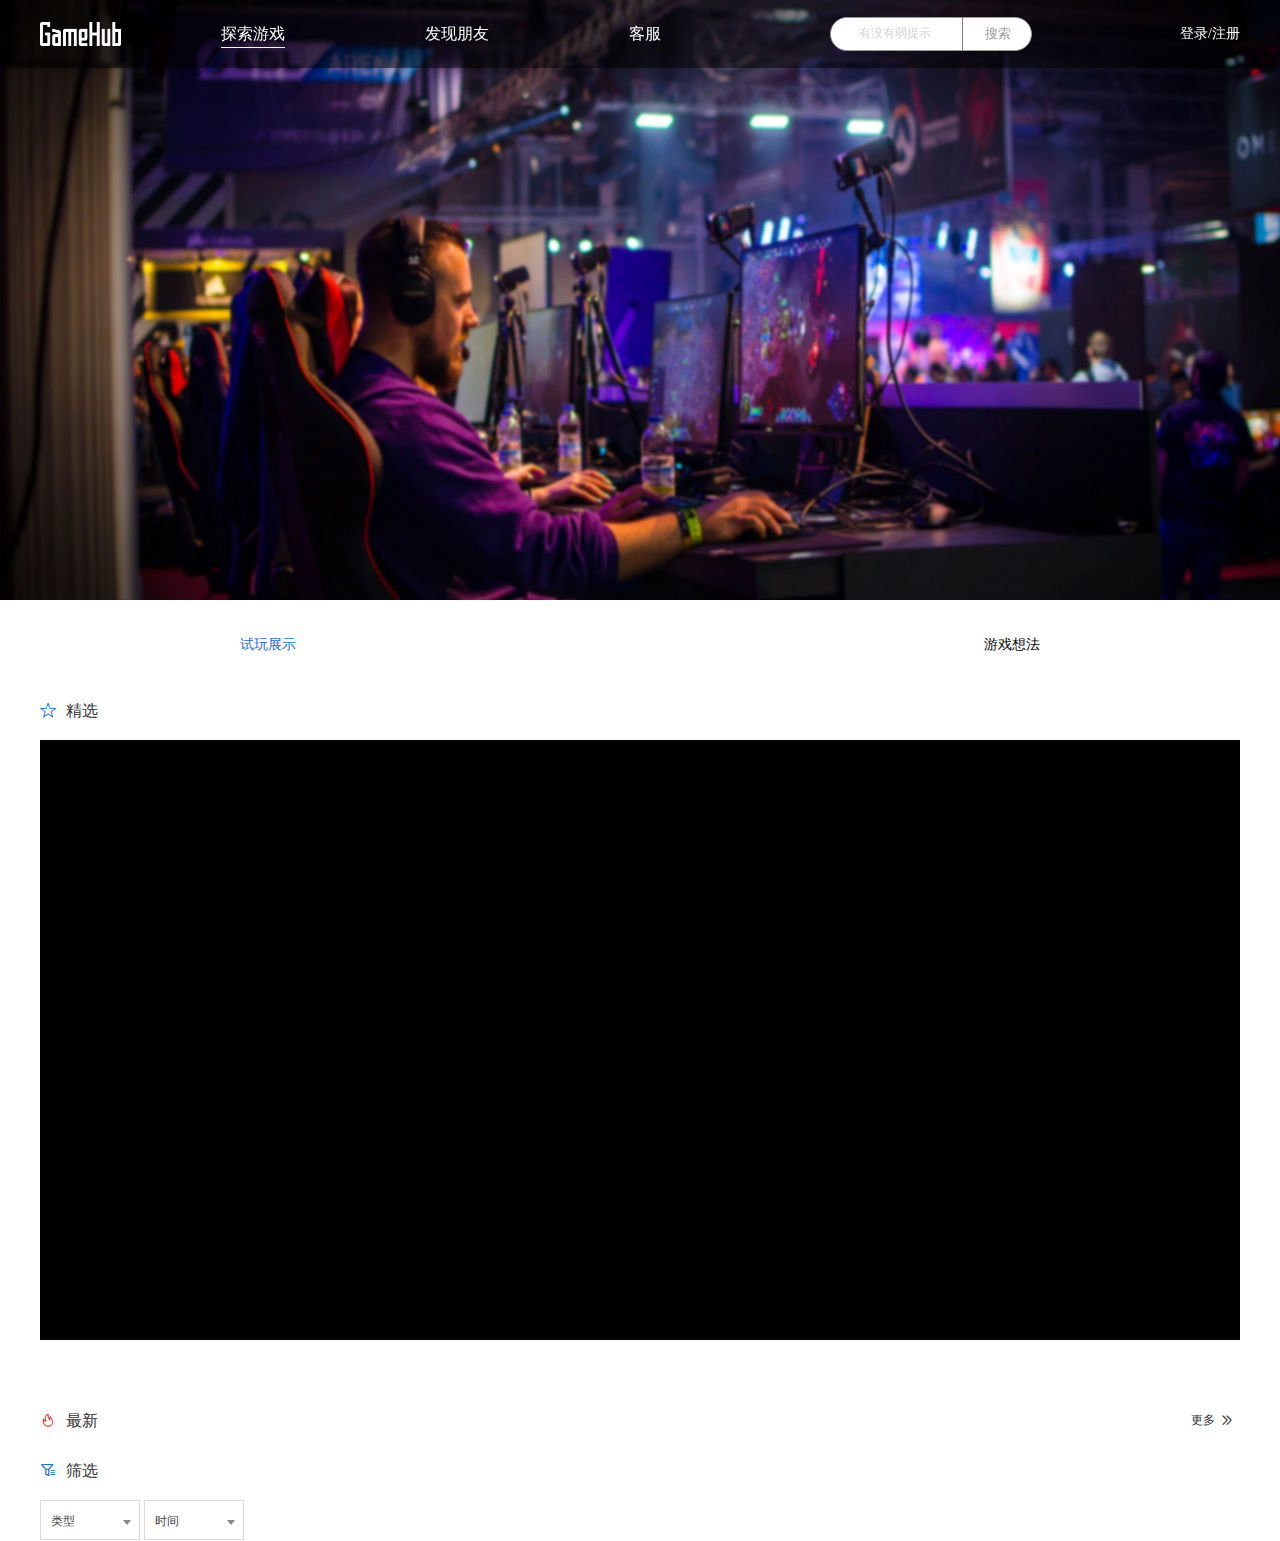
==== commit 8369be58: "首页筛选功能参数增加，游戏详情页评测和回复功能，页面滚动加载功能" ====
--- a/index.html
+++ b/index.html
@@ -119,17 +119,17 @@
                     <option value="1.06">开放世界</option>
                 </select>
                 <select class="select time" style="width:100px;">
-                    <option value="1">时间</option>
-                    <option value="1.01">今天</option>
-                    <option value="1.02">一周内</option>
-                    <option value="1.03">一月内</option>
-                    <option value="1.04">一年内</option>
-                    <option value="1.05">一年前</option>
+                    <option value="0">时间</option>
+                    <option value="1">今天</option>
+                    <option value="2">一周内</option>
+                    <option value="3">一月内</option>
+                    <option value="4">一年内</option>
+                    <option value="5">一年前</option>
                 </select>
-                <div class="sort">
-                    <!--降序样式 cur ；升序样式 cur_f ； 非当前则没有cur或cur_f-->
-                    <a href="###" class="fl ease-1 cur" title="销量"><span>销 量</span><i class="icon iconfont icon_up">&#xe6b0;</i><i class="icon iconfont icon_down">&#xe6aa;</i></a>
-                </div>
+                <!--<div class="sort">-->
+                    <!--&lt;!&ndash;降序样式 cur ；升序样式 cur_f ； 非当前则没有cur或cur_f&ndash;&gt;-->
+                    <!--<a href="###" class="fl ease-1 cur" title="销量"><span>销 量</span><i class="icon iconfont icon_up">&#xe6b0;</i><i class="icon iconfont icon_down">&#xe6aa;</i></a>-->
+                <!--</div>-->
             </div>
             <div class="filter_list">
                 <ul>
--- a/css/custom-ui.css
+++ b/css/custom-ui.css
@@ -8,10 +8,10 @@
 /*各种按钮*/
 .btn_submit{ display:inline-block;*display:inline;*zoom:1;font-family:Verdana,Microsoft YaHei,"微软雅黑", SimSun,"宋体";font-size:14px;border-width:1px; border-style:solid; text-align:center; vertical-align:middle;}
 button.btn_submit,input.btn_submit{
--webkit-box-sizing: content-box; 
--moz-box-sizing: content-box;  
--ms-box-sizing: content-box; 
--o-box-sizing: content-box; 
+-webkit-box-sizing: content-box;
+-moz-box-sizing: content-box;
+-ms-box-sizing: content-box;
+-o-box-sizing: content-box;
 box-sizing: content-box; }
 .btn_small{ font-size:12px; height:25px; line-height:25px;}
 .btn_middle{ font-size:14px; height:38px;line-height:38px;}
@@ -98,6 +98,9 @@
 .btn_lensgreen_line:hover{background-color:#0195a3; color:#fff;}
 .btn_lensgreen_line:active{background-color:#005c65; color:#fff;}
 
+.btn_gray{border:1px #999999 solid;color:#fff;background-color:#999999;}
+.btn_gray:hover{background-color:#999999; color:#fff;}
+.btn_gray:active{background-color:#666666; color:#fff;}
 
 
 /*文字小标签***********************/
@@ -151,13 +154,13 @@
 .input_text:focus{
 	color:#333;
 	border-color:#236dd3;
-	/*-moz-box-shadow:0px 0px 5px rgba(255,255,255,0.5);              
-    -webkit-box-shadow:0px 0px 5px rgba(255,255,255,0.5);           
+	/*-moz-box-shadow:0px 0px 5px rgba(255,255,255,0.5);
+    -webkit-box-shadow:0px 0px 5px rgba(255,255,255,0.5);
     box-shadow:0px 0px 5px rgba(255,255,255,0.5);*/}
 input.Validform_error,textarea.Validform_error{
 	border:1px #e9322d solid !important;
-	/*-moz-box-shadow:0px 0px 10px rgba(255,0,0,0.5);              
-    -webkit-box-shadow:0px 0px 10px rgba(255,0,0,0.5);           
+	/*-moz-box-shadow:0px 0px 10px rgba(255,0,0,0.5);
+    -webkit-box-shadow:0px 0px 10px rgba(255,0,0,0.5);
     box-shadow:0px 0px 10px rgba(255,0,0,0.5);*/
 	color:#e9322d;}
 .input_text[disabled]{ background:#f8f8f8; color:#aaa;}
@@ -210,8 +213,8 @@
 .radio_box .radio_item{ display:block; height:38px; line-height:38px; border:1px #dbdbdb solid; color:#666;cursor:pointer; font-size:14px; background:#fff; overflow:hidden; white-space:nowrap;}
 .radio_box input.Validform_error+.radio_item{
 	border:1px #e9322d solid !important;
-	-moz-box-shadow:0px 0px 10px rgba(255,0,0,0.5);              
-    -webkit-box-shadow:0px 0px 10px rgba(255,0,0,0.5);           
+	-moz-box-shadow:0px 0px 10px rgba(255,0,0,0.5);
+    -webkit-box-shadow:0px 0px 10px rgba(255,0,0,0.5);
     box-shadow:0px 0px 10px rgba(255,0,0,0.5);}
 .radio_box .radio_item span{ padding:0 12px; white-space:nowrap;}
 .radio_box .radio_item img{width:38px; height:38px;filter: alpha(opacity=50);-khtml-opacity: 0.5;-moz-opacity: 0.5;opacity: 0.5;}
--- a/css/style.css
+++ b/css/style.css
@@ -502,7 +502,7 @@
 .radio_box .current .icon.female { background-position: -77px 0; }
 .selectbox{padding:5px 5px;height:34px;font-size:12px;color:#888;border:1px solid #cfcfcf;}
 .radio_box .current { color: #666; }
-#imgHeadPhoto_2,.page_editor .change_avatar .pic02 { width:100px; height:100px; }
+#imgHeadPhoto_2,.page_editor .change_avatar .pic02 { width:100px; height:100px; background: #cccccc; }
  .page_editor .change_avatar .pic02 a { left: 100px; }
 .page_editor .icheckbox_flat-red { background: url(../images/icon.png) no-repeat 0px 0; width: 18px; height:18px; background-size: cover; }
 .page_editor .icheckbox_flat-red.checked { background-position: -26px 0; }
@@ -524,7 +524,7 @@
   height: 100%;
   cursor: pointer;
 }
-.upload_img_wrap { width: 562px; }
+.upload_img_wrap { width: 580px; }
 .upload_img_wrap .imgDelete{
     width: 22px;
     height: 22px;
@@ -613,3 +613,56 @@
 .pointer{
     cursor: pointer;
 }
+.team-modify-submission{
+    width:96px;
+    height:36px;
+    line-height: 36px;
+    text-align: center;
+    background:rgba(35,109,211,1);
+    border-radius:4px;
+    color: #ffffff;
+    font-size:16px;
+    color:rgba(255,255,255,1);
+    margin: 20px auto;
+    cursor: pointer;
+}
+#user-center-email, #user-center-name{
+    display: inline-block;
+    width: calc(100% - 42px);
+    white-space: nowrap;
+    line-height: 11px;
+    overflow: hidden;
+    text-overflow: ellipsis;
+}
+#set_user_name{
+    display: none;
+    border: 1px solid #eeeeee;
+}
+.screenshot .screenshot-item{
+    width: 172px;
+    height: 88px;
+    margin-right: 20px;
+    margin-bottom: 20px;
+    position: relative;
+}
+.screenshot .screenshot-item .close-i{
+    background: url(../images/del_img.png) no-repeat center center;
+    background-size: 100% 100%;
+    width: 22px;
+    height: 22px;
+    position: absolute;
+    top: 0;
+    right: 0;
+    cursor: pointer;
+    display: none;
+}
+.screenshot-item img{
+    width: 100%;
+    height: 88px;
+}
+.screenshot .screenshot-item:hover .close-i{
+    display: block;
+}
+#tame-select-fabu{
+    display: none;
+}
